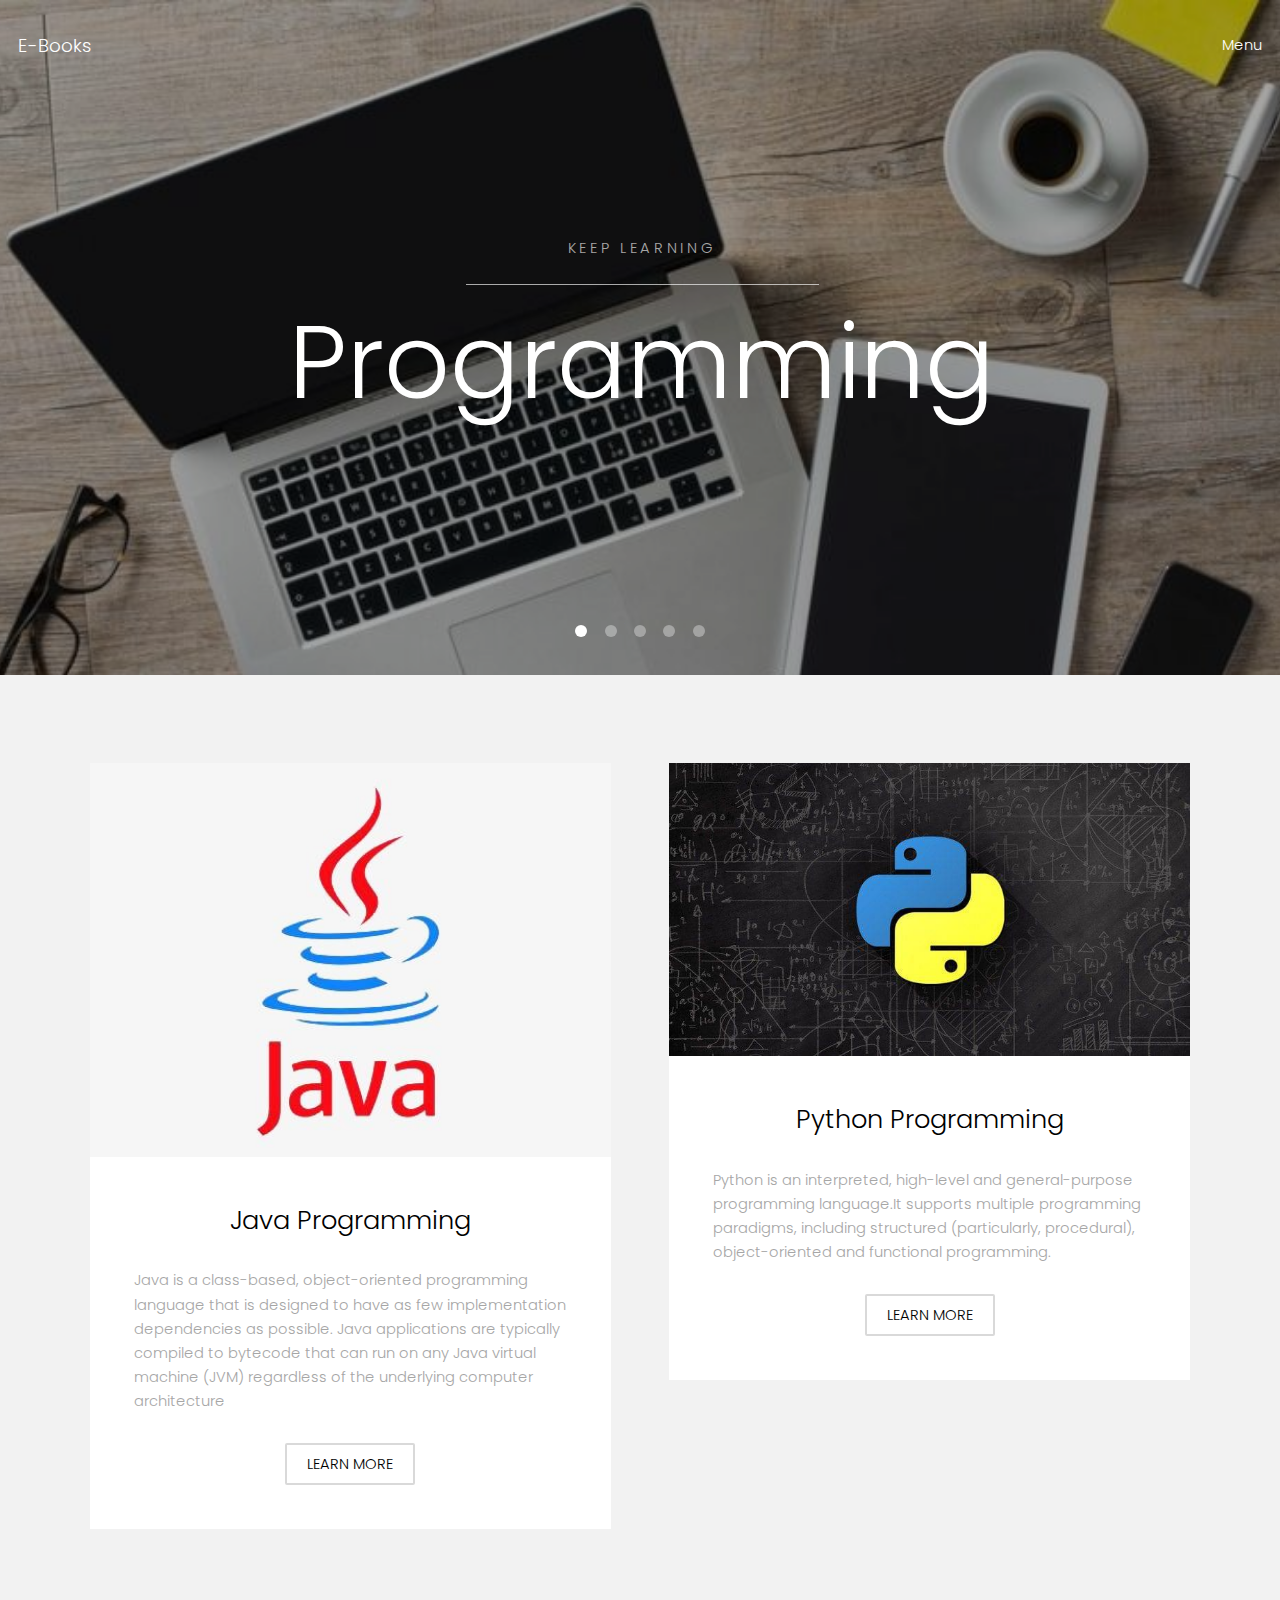
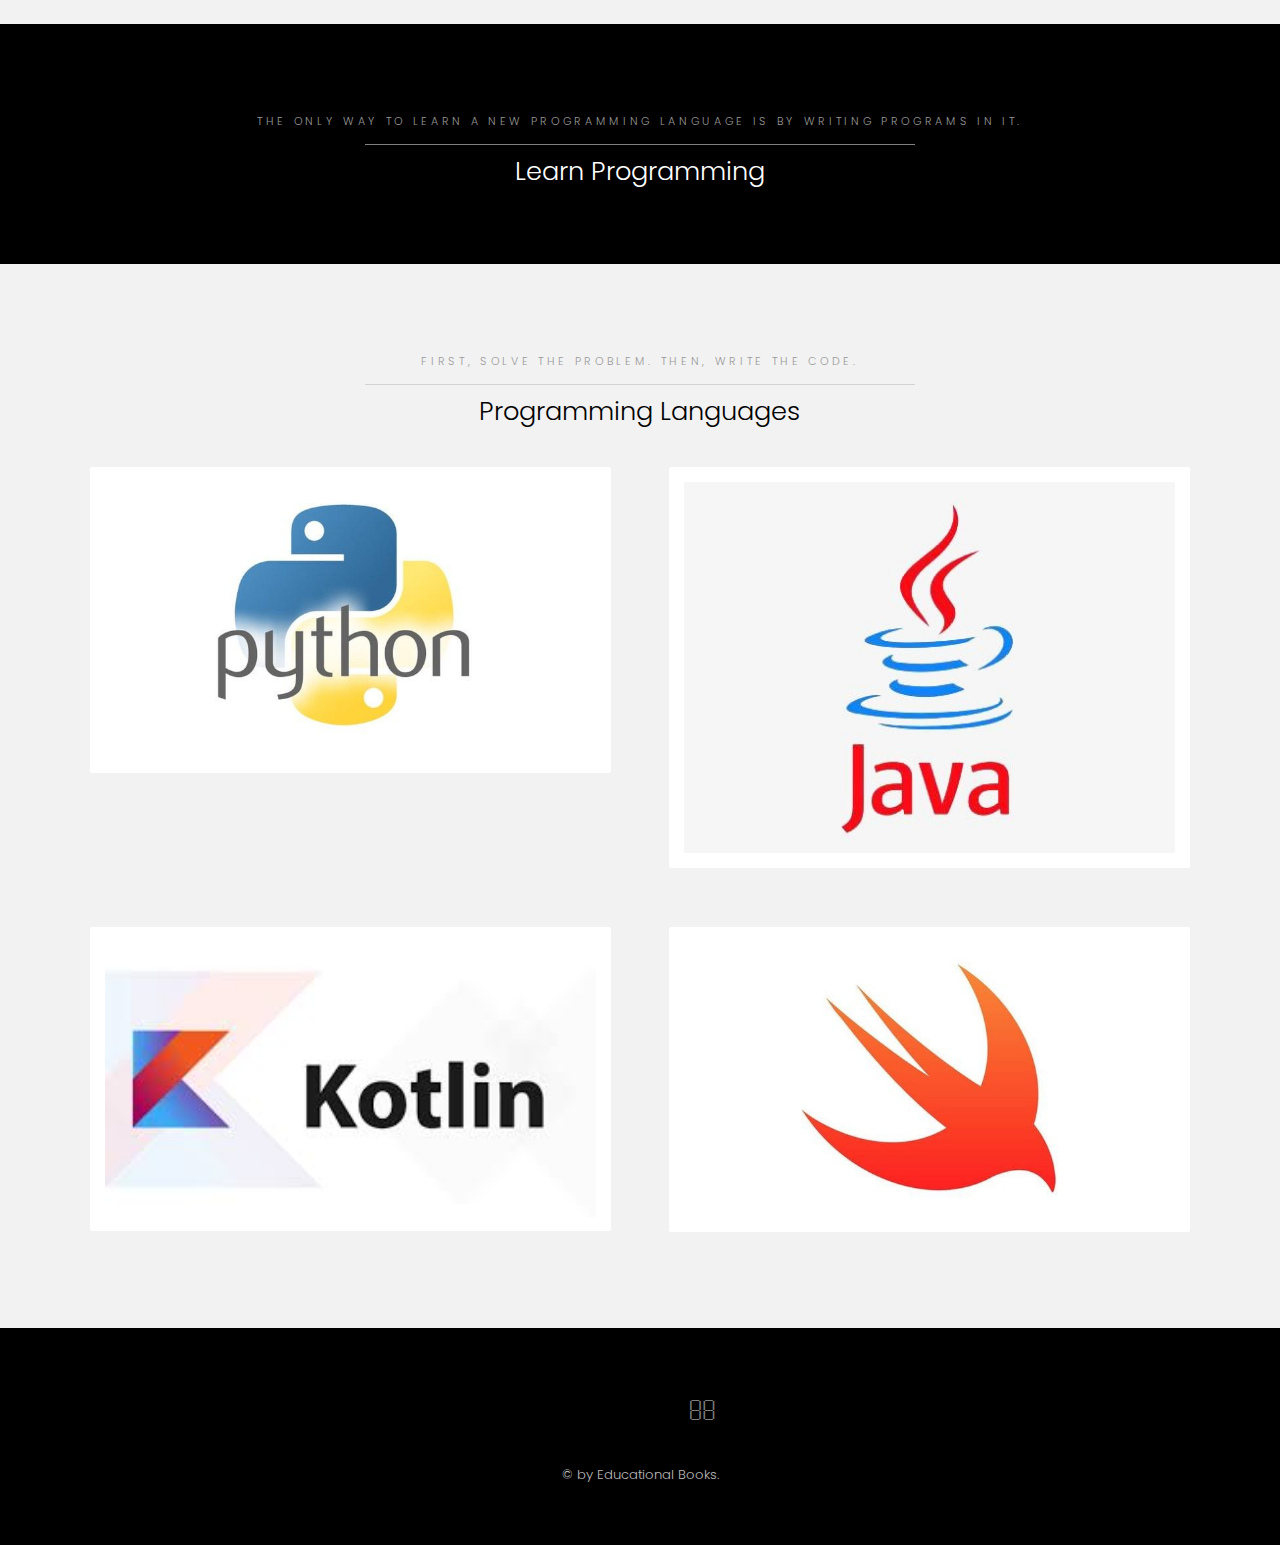
==== index.html @ 0694304f "Update index.html" ====
<!DOCTYPE HTML>
<html>
	<head>
		<title>Programming E-Books by Educational Books</title>
		<meta charset="utf-8" />
		<meta name="viewport" content="width=device-width, initial-scale=1" />
		<link rel="stylesheet" href="assets/css/main.css" />
	</head>
	<body>

		<!-- Header -->
			<header id="header" class="alt">
				<div class="logo"><a href="index.html">E-Books</a></div>
				<a href="#menu">Menu</a>
			</header>

		<!-- Nav -->
			<nav id="menu">
				<ul class="links">
					<li><a href="index.html">Home</a></li>
					<li><a href="about.html">About</a></li>
				</ul>
			</nav>

		<!-- Banner -->
			<section class="banner full">
				<article>
					<img src="images/slide01.jpg" alt="" />
					<div class="inner">
						<header>
							<p>Keep Learning</p>
							<h2>Programming</h2>
						</header>
					</div>
				</article>
				<article>
					<img src="images/slide02.jpg" alt="" />
					<div class="inner">
						<header>
							<p>Keep Developing New Designs</p>
							<h2>Web Development</h2>
						</header>
					</div>
				</article>
				<article>
					<img src="images/slide03.jpg"  alt="" />
					<div class="inner">
						<header>
							<p>Learn Cyber Security</p>
							<h2>Cyber Security</h2>
						</header>
					</div>
				</article>
				<article>
					<img src="images/slide04.jpg"  alt="" />
					<div class="inner">
						<header>
							<p>Keep Learning</p>
							<h2>Programming</h2>
						</header>
					</div>
				</article>
				<article>
					<img src="images/slide05.jpg"  alt="" />
					<div class="inner">
						<header>
							<p>Keep Developing New Designs</p>
							<h2>Web Development</h2>
						</header>
					</div>
				</article>
			</section>

		<!-- One -->
			<section id="one" class="wrapper style2">
				<div class="inner">
					<div class="grid-style">

						<div>
							<div class="box">
								<div class="image fit">
									<img src="images/pic02.jpg" alt="" />
								</div>
								<div class="content">
									<header class="align-center">
										<h2>Java Programming</h2>
									</header>
									<p> Java is a class-based, object-oriented programming language that is designed to have as few implementation dependencies as possible. Java applications are typically compiled to bytecode that can run on any Java virtual machine (JVM) regardless of the underlying computer architecture</p>
									<footer class="align-center">
										<a href="Java.html" class="button alt">Learn More</a>
									</footer>
								</div>
							</div>
						</div>

						<div>
							<div class="box">
								<div class="image fit">
									<img src="images/pic05.jpg" alt="" />
								</div>
								<div class="content">
									<header class="align-center">
										<h2>Python Programming</h2>
									</header>
									<p>Python is an interpreted, high-level and general-purpose programming language.It supports multiple programming paradigms, including structured (particularly, procedural), object-oriented and functional programming.</p>
									<footer class="align-center">
										<a href="python.html" class="button alt">Learn More</a>
									</footer>
								</div>
							</div>
						</div>

					</div>
				</div>
			</section>

		<!-- Two -->
			<section id="two" class="wrapper style3">
				<div class="inner">
					<header class="align-center">
						<p>The only way to learn a new programming language is by writing programs in it.</p>
						<h2>Learn Programming</h2>
					</header>
				</div>
			</section>

		<!-- Three -->
			<section id="three" class="wrapper style2">
				<div class="inner">
					<header class="align-center">
						<p class="special">First, solve the problem. Then, write the code.</p>
						<h2>Programming Languages</h2>
					</header>
					<div class="gallery">
						<div>
							<div class="image fit">
								<a href="python.html"><img src="images/pic01.jpg" alt="" /></a>
							</div>
						</div>
						<div>
							<div class="image fit">
								<a href="Java.html"><img src="images/pic02.jpg" alt="" /></a>
							</div>
						</div>
						<div>
							<div class="image fit">
								<a href="kotlin.html"><img src="images/pic03.jpg" alt="" /></a>
							</div>
						</div>
						<div>
							<div class="image fit">
								<a href="swift.html"><img src="images/pic04.jpg" alt="" /></a>
							</div>
						</div>
					</div>
				</div>
			</section>


		<!-- Footer -->
			<footer id="footer">
				<div class="container">
					<ul class="icons">
						<li><a href="https://docs.google.com/forms/d/105ndA__Loj4ukpNw7FNiuD5FoVOK4aC4L_nxwxYIgLY/edit?usp=sharing" class="icon fa-twitter"><span class="label">Twitter</span></a></li>
						<li><a href="https://docs.google.com/forms/d/105ndA__Loj4ukpNw7FNiuD5FoVOK4aC4L_nxwxYIgLY/edit?usp=sharing" class="icon fa-facebook"><span class="label">Facebook</span></a></li>
						<li><a href="https://docs.google.com/forms/d/105ndA__Loj4ukpNw7FNiuD5FoVOK4aC4L_nxwxYIgLY/edit?usp=sharing" class="icon fa-instagram"><span class="label">Instagram</span></a></li>
						<li><a href="https://docs.google.com/forms/d/105ndA__Loj4ukpNw7FNiuD5FoVOK4aC4L_nxwxYIgLY/edit?usp=sharing" class="icon fa-envelope-o"><span class="label">Email</span></a></li>
					</ul>
				</div>
				<div class="copyright">
					&copy; by Educational Books.
				</div>
			</footer>

		<!-- Scripts -->
			<script src="assets/js/jquery.min.js"></script>
			<script src="assets/js/jquery.scrollex.min.js"></script>
			<script src="assets/js/skel.min.js"></script>
			<script src="assets/js/util.js"></script>
			<script src="assets/js/main.js"></script>

	</body>
</html>
---- assets/css/main.css ----
@charset "UTF-8";
@import url(font-awesome.min.css);
@import url("https://fonts.googleapis.com/css?family=Poppins:300,400,500,600,700");

/*
	Hielo by TEMPLATED
	templated.co @templatedco
	Released for free under the Creative Commons Attribution 3.0 license (templated.co/license)
*/

/* Reset */

	html, body, div, span, applet, object, iframe, h1, h2, h3, h4, h5, h6, p, blockquote, pre, a, abbr, acronym, address, big, cite, code, del, dfn, em, img, ins, kbd, q, s, samp, small, strike, strong, sub, sup, tt, var, b, u, i, center, dl, dt, dd, ol, ul, li, fieldset, form, label, legend, table, caption, tbody, tfoot, thead, tr, th, td, article, aside, canvas, details, embed, figure, figcaption, footer, header, hgroup, menu, nav, output, ruby, section, summary, time, mark, audio, video {
		margin: 0;
		padding: 0;
		border: 0;
		font-size: 100%;
		font: inherit;
		vertical-align: baseline;
	}

	article, aside, details, figcaption, figure, footer, header, hgroup, menu, nav, section {
		display: block;
	}

	body {
		line-height: 1;
	}

	ol, ul {
		list-style: none;
	}

	blockquote, q {
		quotes: none;
	}

	blockquote:before, blockquote:after, q:before, q:after {
		content: '';
		content: none;
	}

	table {
		border-collapse: collapse;
		border-spacing: 0;
	}

	body {
		-webkit-text-size-adjust: none;
	}

/* Box Model */

	*, *:before, *:after {
		-moz-box-sizing: border-box;
		-webkit-box-sizing: border-box;
		box-sizing: border-box;
	}

/* Containers */

	.container {
		margin-left: auto;
		margin-right: auto;
	}

	.container.\31 25\25 {
		width: 100%;
		max-width: 100rem;
		min-width: 80rem;
	}

	.container.\37 5\25 {
		width: 60rem;
	}

	.container.\35 0\25 {
		width: 40rem;
	}

	.container.\32 5\25 {
		width: 20rem;
	}

	.container {
		width: 80rem;
	}

	@media screen and (max-width: 1680px) {

		.container.\31 25\25 {
			width: 100%;
			max-width: 100rem;
			min-width: 80rem;
		}

		.container.\37 5\25 {
			width: 60rem;
		}

		.container.\35 0\25 {
			width: 40rem;
		}

		.container.\32 5\25 {
			width: 20rem;
		}

		.container {
			width: 80rem;
		}

	}

	@media screen and (max-width: 1280px) {

		.container.\31 25\25 {
			width: 100%;
			max-width: 81.25rem;
			min-width: 65rem;
		}

		.container.\37 5\25 {
			width: 48.75rem;
		}

		.container.\35 0\25 {
			width: 32.5rem;
		}

		.container.\32 5\25 {
			width: 16.25rem;
		}

		.container {
			width: 65rem;
		}

	}

	@media screen and (max-width: 980px) {

		.container.\31 25\25 {
			width: 100%;
			max-width: 112.5%;
			min-width: 90%;
		}

		.container.\37 5\25 {
			width: 67.5%;
		}

		.container.\35 0\25 {
			width: 45%;
		}

		.container.\32 5\25 {
			width: 22.5%;
		}

		.container {
			width: 90%;
		}

	}

	@media screen and (max-width: 736px) {

		.container.\31 25\25 {
			width: 100%;
			max-width: 112.5%;
			min-width: 90%;
		}

		.container.\37 5\25 {
			width: 67.5%;
		}

		.container.\35 0\25 {
			width: 45%;
		}

		.container.\32 5\25 {
			width: 22.5%;
		}

		.container {
			width: 90% !important;
		}

	}

	@media screen and (max-width: 480px) {

		.container.\31 25\25 {
			width: 100%;
			max-width: 112.5%;
			min-width: 90%;
		}

		.container.\37 5\25 {
			width: 67.5%;
		}

		.container.\35 0\25 {
			width: 45%;
		}

		.container.\32 5\25 {
			width: 22.5%;
		}

		.container {
			width: 90% !important;
		}

	}

/* Grid */

	.row {
		border-bottom: solid 1px transparent;
		-moz-box-sizing: border-box;
		-webkit-box-sizing: border-box;
		box-sizing: border-box;
	}

	.row > * {
		float: left;
		-moz-box-sizing: border-box;
		-webkit-box-sizing: border-box;
		box-sizing: border-box;
	}

	.row:after, .row:before {
		content: '';
		display: block;
		clear: both;
		height: 0;
	}

	.row.uniform > * > :first-child {
		margin-top: 0;
	}

	.row.uniform > * > :last-child {
		margin-bottom: 0;
	}

	.row.\30 \25 > * {
		padding: 0 0 0 0rem;
	}

	.row.\30 \25 {
		margin: 0 0 -1px 0rem;
	}

	.row.uniform.\30 \25 > * {
		padding: 0rem 0 0 0rem;
	}

	.row.uniform.\30 \25 {
		margin: 0rem 0 -1px 0rem;
	}

	.row > * {
		padding: 0 0 0 2rem;
	}

	.row {
		margin: 0 0 -1px -2rem;
	}

	.row.uniform > * {
		padding: 2rem 0 0 2rem;
	}

	.row.uniform {
		margin: -2rem 0 -1px -2rem;
	}

	.row.\32 00\25 > * {
		padding: 0 0 0 4rem;
	}

	.row.\32 00\25 {
		margin: 0 0 -1px -4rem;
	}

	.row.uniform.\32 00\25 > * {
		padding: 4rem 0 0 4rem;
	}

	.row.uniform.\32 00\25 {
		margin: -4rem 0 -1px -4rem;
	}

	.row.\31 50\25 > * {
		padding: 0 0 0 3rem;
	}

	.row.\31 50\25 {
		margin: 0 0 -1px -3rem;
	}

	.row.uniform.\31 50\25 > * {
		padding: 3rem 0 0 3rem;
	}

	.row.uniform.\31 50\25 {
		margin: -3rem 0 -1px -3rem;
	}

	.row.\35 0\25 > * {
		padding: 0 0 0 1rem;
	}

	.row.\35 0\25 {
		margin: 0 0 -1px -1rem;
	}

	.row.uniform.\35 0\25 > * {
		padding: 1rem 0 0 1rem;
	}

	.row.uniform.\35 0\25 {
		margin: -1rem 0 -1px -1rem;
	}

	.row.\32 5\25 > * {
		padding: 0 0 0 0.5rem;
	}

	.row.\32 5\25 {
		margin: 0 0 -1px -0.5rem;
	}

	.row.uniform.\32 5\25 > * {
		padding: 0.5rem 0 0 0.5rem;
	}

	.row.uniform.\32 5\25 {
		margin: -0.5rem 0 -1px -0.5rem;
	}

	.\31 2u, .\31 2u\24 {
		width: 100%;
		clear: none;
		margin-left: 0;
	}

	.\31 1u, .\31 1u\24 {
		width: 91.6666666667%;
		clear: none;
		margin-left: 0;
	}

	.\31 0u, .\31 0u\24 {
		width: 83.3333333333%;
		clear: none;
		margin-left: 0;
	}

	.\39 u, .\39 u\24 {
		width: 75%;
		clear: none;
		margin-left: 0;
	}

	.\38 u, .\38 u\24 {
		width: 66.6666666667%;
		clear: none;
		margin-left: 0;
	}

	.\37 u, .\37 u\24 {
		width: 58.3333333333%;
		clear: none;
		margin-left: 0;
	}

	.\36 u, .\36 u\24 {
		width: 50%;
		clear: none;
		margin-left: 0;
	}

	.\35 u, .\35 u\24 {
		width: 41.6666666667%;
		clear: none;
		margin-left: 0;
	}

	.\34 u, .\34 u\24 {
		width: 33.3333333333%;
		clear: none;
		margin-left: 0;
	}

	.\33 u, .\33 u\24 {
		width: 25%;
		clear: none;
		margin-left: 0;
	}

	.\32 u, .\32 u\24 {
		width: 16.6666666667%;
		clear: none;
		margin-left: 0;
	}

	.\31 u, .\31 u\24 {
		width: 8.3333333333%;
		clear: none;
		margin-left: 0;
	}

	.\31 2u\24 + *,
	.\31 1u\24 + *,
	.\31 0u\24 + *,
	.\39 u\24 + *,
	.\38 u\24 + *,
	.\37 u\24 + *,
	.\36 u\24 + *,
	.\35 u\24 + *,
	.\34 u\24 + *,
	.\33 u\24 + *,
	.\32 u\24 + *,
	.\31 u\24 + * {
		clear: left;
	}

	.\-11u {
		margin-left: 91.66667%;
	}

	.\-10u {
		margin-left: 83.33333%;
	}

	.\-9u {
		margin-left: 75%;
	}

	.\-8u {
		margin-left: 66.66667%;
	}

	.\-7u {
		margin-left: 58.33333%;
	}

	.\-6u {
		margin-left: 50%;
	}

	.\-5u {
		margin-left: 41.66667%;
	}

	.\-4u {
		margin-left: 33.33333%;
	}

	.\-3u {
		margin-left: 25%;
	}

	.\-2u {
		margin-left: 16.66667%;
	}

	.\-1u {
		margin-left: 8.33333%;
	}

	@media screen and (max-width: 1680px) {

		.row > * {
			padding: 0 0 0 2rem;
		}

		.row {
			margin: 0 0 -1px -2rem;
		}

		.row.uniform > * {
			padding: 2rem 0 0 2rem;
		}

		.row.uniform {
			margin: -2rem 0 -1px -2rem;
		}

		.row.\32 00\25 > * {
			padding: 0 0 0 4rem;
		}

		.row.\32 00\25 {
			margin: 0 0 -1px -4rem;
		}

		.row.uniform.\32 00\25 > * {
			padding: 4rem 0 0 4rem;
		}

		.row.uniform.\32 00\25 {
			margin: -4rem 0 -1px -4rem;
		}

		.row.\31 50\25 > * {
			padding: 0 0 0 3rem;
		}

		.row.\31 50\25 {
			margin: 0 0 -1px -3rem;
		}

		.row.uniform.\31 50\25 > * {
			padding: 3rem 0 0 3rem;
		}

		.row.uniform.\31 50\25 {
			margin: -3rem 0 -1px -3rem;
		}

		.row.\35 0\25 > * {
			padding: 0 0 0 1rem;
		}

		.row.\35 0\25 {
			margin: 0 0 -1px -1rem;
		}

		.row.uniform.\35 0\25 > * {
			padding: 1rem 0 0 1rem;
		}

		.row.uniform.\35 0\25 {
			margin: -1rem 0 -1px -1rem;
		}

		.row.\32 5\25 > * {
			padding: 0 0 0 0.5rem;
		}

		.row.\32 5\25 {
			margin: 0 0 -1px -0.5rem;
		}

		.row.uniform.\32 5\25 > * {
			padding: 0.5rem 0 0 0.5rem;
		}

		.row.uniform.\32 5\25 {
			margin: -0.5rem 0 -1px -0.5rem;
		}

		.\31 2u\28xlarge\29, .\31 2u\24\28xlarge\29 {
			width: 100%;
			clear: none;
			margin-left: 0;
		}

		.\31 1u\28xlarge\29, .\31 1u\24\28xlarge\29 {
			width: 91.6666666667%;
			clear: none;
			margin-left: 0;
		}

		.\31 0u\28xlarge\29, .\31 0u\24\28xlarge\29 {
			width: 83.3333333333%;
			clear: none;
			margin-left: 0;
		}

		.\39 u\28xlarge\29, .\39 u\24\28xlarge\29 {
			width: 75%;
			clear: none;
			margin-left: 0;
		}

		.\38 u\28xlarge\29, .\38 u\24\28xlarge\29 {
			width: 66.6666666667%;
			clear: none;
			margin-left: 0;
		}

		.\37 u\28xlarge\29, .\37 u\24\28xlarge\29 {
			width: 58.3333333333%;
			clear: none;
			margin-left: 0;
		}

		.\36 u\28xlarge\29, .\36 u\24\28xlarge\29 {
			width: 50%;
			clear: none;
			margin-left: 0;
		}

		.\35 u\28xlarge\29, .\35 u\24\28xlarge\29 {
			width: 41.6666666667%;
			clear: none;
			margin-left: 0;
		}

		.\34 u\28xlarge\29, .\34 u\24\28xlarge\29 {
			width: 33.3333333333%;
			clear: none;
			margin-left: 0;
		}

		.\33 u\28xlarge\29, .\33 u\24\28xlarge\29 {
			width: 25%;
			clear: none;
			margin-left: 0;
		}

		.\32 u\28xlarge\29, .\32 u\24\28xlarge\29 {
			width: 16.6666666667%;
			clear: none;
			margin-left: 0;
		}

		.\31 u\28xlarge\29, .\31 u\24\28xlarge\29 {
			width: 8.3333333333%;
			clear: none;
			margin-left: 0;
		}

		.\31 2u\24\28xlarge\29 + *,
		.\31 1u\24\28xlarge\29 + *,
		.\31 0u\24\28xlarge\29 + *,
		.\39 u\24\28xlarge\29 + *,
		.\38 u\24\28xlarge\29 + *,
		.\37 u\24\28xlarge\29 + *,
		.\36 u\24\28xlarge\29 + *,
		.\35 u\24\28xlarge\29 + *,
		.\34 u\24\28xlarge\29 + *,
		.\33 u\24\28xlarge\29 + *,
		.\32 u\24\28xlarge\29 + *,
		.\31 u\24\28xlarge\29 + * {
			clear: left;
		}

		.\-11u\28xlarge\29 {
			margin-left: 91.66667%;
		}

		.\-10u\28xlarge\29 {
			margin-left: 83.33333%;
		}

		.\-9u\28xlarge\29 {
			margin-left: 75%;
		}

		.\-8u\28xlarge\29 {
			margin-left: 66.66667%;
		}

		.\-7u\28xlarge\29 {
			margin-left: 58.33333%;
		}

		.\-6u\28xlarge\29 {
			margin-left: 50%;
		}

		.\-5u\28xlarge\29 {
			margin-left: 41.66667%;
		}

		.\-4u\28xlarge\29 {
			margin-left: 33.33333%;
		}

		.\-3u\28xlarge\29 {
			margin-left: 25%;
		}

		.\-2u\28xlarge\29 {
			margin-left: 16.66667%;
		}

		.\-1u\28xlarge\29 {
			margin-left: 8.33333%;
		}

	}

	@media screen and (max-width: 1280px) {

		.row > * {
			padding: 0 0 0 1.5rem;
		}

		.row {
			margin: 0 0 -1px -1.5rem;
		}

		.row.uniform > * {
			padding: 1.5rem 0 0 1.5rem;
		}

		.row.uniform {
			margin: -1.5rem 0 -1px -1.5rem;
		}

		.row.\32 00\25 > * {
			padding: 0 0 0 3rem;
		}

		.row.\32 00\25 {
			margin: 0 0 -1px -3rem;
		}

		.row.uniform.\32 00\25 > * {
			padding: 3rem 0 0 3rem;
		}

		.row.uniform.\32 00\25 {
			margin: -3rem 0 -1px -3rem;
		}

		.row.\31 50\25 > * {
			padding: 0 0 0 2.25rem;
		}

		.row.\31 50\25 {
			margin: 0 0 -1px -2.25rem;
		}

		.row.uniform.\31 50\25 > * {
			padding: 2.25rem 0 0 2.25rem;
		}

		.row.uniform.\31 50\25 {
			margin: -2.25rem 0 -1px -2.25rem;
		}

		.row.\35 0\25 > * {
			padding: 0 0 0 0.75rem;
		}

		.row.\35 0\25 {
			margin: 0 0 -1px -0.75rem;
		}

		.row.uniform.\35 0\25 > * {
			padding: 0.75rem 0 0 0.75rem;
		}

		.row.uniform.\35 0\25 {
			margin: -0.75rem 0 -1px -0.75rem;
		}

		.row.\32 5\25 > * {
			padding: 0 0 0 0.375rem;
		}

		.row.\32 5\25 {
			margin: 0 0 -1px -0.375rem;
		}

		.row.uniform.\32 5\25 > * {
			padding: 0.375rem 0 0 0.375rem;
		}

		.row.uniform.\32 5\25 {
			margin: -0.375rem 0 -1px -0.375rem;
		}

		.\31 2u\28large\29, .\31 2u\24\28large\29 {
			width: 100%;
			clear: none;
			margin-left: 0;
		}

		.\31 1u\28large\29, .\31 1u\24\28large\29 {
			width: 91.6666666667%;
			clear: none;
			margin-left: 0;
		}

		.\31 0u\28large\29, .\31 0u\24\28large\29 {
			width: 83.3333333333%;
			clear: none;
			margin-left: 0;
		}

		.\39 u\28large\29, .\39 u\24\28large\29 {
			width: 75%;
			clear: none;
			margin-left: 0;
		}

		.\38 u\28large\29, .\38 u\24\28large\29 {
			width: 66.6666666667%;
			clear: none;
			margin-left: 0;
		}

		.\37 u\28large\29, .\37 u\24\28large\29 {
			width: 58.3333333333%;
			clear: none;
			margin-left: 0;
		}

		.\36 u\28large\29, .\36 u\24\28large\29 {
			width: 50%;
			clear: none;
			margin-left: 0;
		}

		.\35 u\28large\29, .\35 u\24\28large\29 {
			width: 41.6666666667%;
			clear: none;
			margin-left: 0;
		}

		.\34 u\28large\29, .\34 u\24\28large\29 {
			width: 33.3333333333%;
			clear: none;
			margin-left: 0;
		}

		.\33 u\28large\29, .\33 u\24\28large\29 {
			width: 25%;
			clear: none;
			margin-left: 0;
		}

		.\32 u\28large\29, .\32 u\24\28large\29 {
			width: 16.6666666667%;
			clear: none;
			margin-left: 0;
		}

		.\31 u\28large\29, .\31 u\24\28large\29 {
			width: 8.3333333333%;
			clear: none;
			margin-left: 0;
		}

		.\31 2u\24\28large\29 + *,
		.\31 1u\24\28large\29 + *,
		.\31 0u\24\28large\29 + *,
		.\39 u\24\28large\29 + *,
		.\38 u\24\28large\29 + *,
		.\37 u\24\28large\29 + *,
		.\36 u\24\28large\29 + *,
		.\35 u\24\28large\29 + *,
		.\34 u\24\28large\29 + *,
		.\33 u\24\28large\29 + *,
		.\32 u\24\28large\29 + *,
		.\31 u\24\28large\29 + * {
			clear: left;
		}

		.\-11u\28large\29 {
			margin-left: 91.66667%;
		}

		.\-10u\28large\29 {
			margin-left: 83.33333%;
		}

		.\-9u\28large\29 {
			margin-left: 75%;
		}

		.\-8u\28large\29 {
			margin-left: 66.66667%;
		}

		.\-7u\28large\29 {
			margin-left: 58.33333%;
		}

		.\-6u\28large\29 {
			margin-left: 50%;
		}

		.\-5u\28large\29 {
			margin-left: 41.66667%;
		}

		.\-4u\28large\29 {
			margin-left: 33.33333%;
		}

		.\-3u\28large\29 {
			margin-left: 25%;
		}

		.\-2u\28large\29 {
			margin-left: 16.66667%;
		}

		.\-1u\28large\29 {
			margin-left: 8.33333%;
		}

	}

	@media screen and (max-width: 980px) {

		.row > * {
			padding: 0 0 0 1.5rem;
		}

		.row {
			margin: 0 0 -1px -1.5rem;
		}

		.row.uniform > * {
			padding: 1.5rem 0 0 1.5rem;
		}

		.row.uniform {
			margin: -1.5rem 0 -1px -1.5rem;
		}

		.row.\32 00\25 > * {
			padding: 0 0 0 3rem;
		}

		.row.\32 00\25 {
			margin: 0 0 -1px -3rem;
		}

		.row.uniform.\32 00\25 > * {
			padding: 3rem 0 0 3rem;
		}

		.row.uniform.\32 00\25 {
			margin: -3rem 0 -1px -3rem;
		}

		.row.\31 50\25 > * {
			padding: 0 0 0 2.25rem;
		}

		.row.\31 50\25 {
			margin: 0 0 -1px -2.25rem;
		}

		.row.uniform.\31 50\25 > * {
			padding: 2.25rem 0 0 2.25rem;
		}

		.row.uniform.\31 50\25 {
			margin: -2.25rem 0 -1px -2.25rem;
		}

		.row.\35 0\25 > * {
			padding: 0 0 0 0.75rem;
		}

		.row.\35 0\25 {
			margin: 0 0 -1px -0.75rem;
		}

		.row.uniform.\35 0\25 > * {
			padding: 0.75rem 0 0 0.75rem;
		}

		.row.uniform.\35 0\25 {
			margin: -0.75rem 0 -1px -0.75rem;
		}

		.row.\32 5\25 > * {
			padding: 0 0 0 0.375rem;
		}

		.row.\32 5\25 {
			margin: 0 0 -1px -0.375rem;
		}

		.row.uniform.\32 5\25 > * {
			padding: 0.375rem 0 0 0.375rem;
		}

		.row.uniform.\32 5\25 {
			margin: -0.375rem 0 -1px -0.375rem;
		}

		.\31 2u\28medium\29, .\31 2u\24\28medium\29 {
			width: 100%;
			clear: none;
			margin-left: 0;
		}

		.\31 1u\28medium\29, .\31 1u\24\28medium\29 {
			width: 91.6666666667%;
			clear: none;
			margin-left: 0;
		}

		.\31 0u\28medium\29, .\31 0u\24\28medium\29 {
			width: 83.3333333333%;
			clear: none;
			margin-left: 0;
		}

		.\39 u\28medium\29, .\39 u\24\28medium\29 {
			width: 75%;
			clear: none;
			margin-left: 0;
		}

		.\38 u\28medium\29, .\38 u\24\28medium\29 {
			width: 66.6666666667%;
			clear: none;
			margin-left: 0;
		}

		.\37 u\28medium\29, .\37 u\24\28medium\29 {
			width: 58.3333333333%;
			clear: none;
			margin-left: 0;
		}

		.\36 u\28medium\29, .\36 u\24\28medium\29 {
			width: 50%;
			clear: none;
			margin-left: 0;
		}

		.\35 u\28medium\29, .\35 u\24\28medium\29 {
			width: 41.6666666667%;
			clear: none;
			margin-left: 0;
		}

		.\34 u\28medium\29, .\34 u\24\28medium\29 {
			width: 33.3333333333%;
			clear: none;
			margin-left: 0;
		}

		.\33 u\28medium\29, .\33 u\24\28medium\29 {
			width: 25%;
			clear: none;
			margin-left: 0;
		}

		.\32 u\28medium\29, .\32 u\24\28medium\29 {
			width: 16.6666666667%;
			clear: none;
			margin-left: 0;
		}

		.\31 u\28medium\29, .\31 u\24\28medium\29 {
			width: 8.3333333333%;
			clear: none;
			margin-left: 0;
		}

		.\31 2u\24\28medium\29 + *,
		.\31 1u\24\28medium\29 + *,
		.\31 0u\24\28medium\29 + *,
		.\39 u\24\28medium\29 + *,
		.\38 u\24\28medium\29 + *,
		.\37 u\24\28medium\29 + *,
		.\36 u\24\28medium\29 + *,
		.\35 u\24\28medium\29 + *,
		.\34 u\24\28medium\29 + *,
		.\33 u\24\28medium\29 + *,
		.\32 u\24\28medium\29 + *,
		.\31 u\24\28medium\29 + * {
			clear: left;
		}

		.\-11u\28medium\29 {
			margin-left: 91.66667%;
		}

		.\-10u\28medium\29 {
			margin-left: 83.33333%;
		}

		.\-9u\28medium\29 {
			margin-left: 75%;
		}

		.\-8u\28medium\29 {
			margin-left: 66.66667%;
		}

		.\-7u\28medium\29 {
			margin-left: 58.33333%;
		}

		.\-6u\28medium\29 {
			margin-left: 50%;
		}

		.\-5u\28medium\29 {
			margin-left: 41.66667%;
		}

		.\-4u\28medium\29 {
			margin-left: 33.33333%;
		}

		.\-3u\28medium\29 {
			margin-left: 25%;
		}

		.\-2u\28medium\29 {
			margin-left: 16.66667%;
		}

		.\-1u\28medium\29 {
			margin-left: 8.33333%;
		}

	}

	@media screen and (max-width: 736px) {

		.row > * {
			padding: 0 0 0 1.25rem;
		}

		.row {
			margin: 0 0 -1px -1.25rem;
		}

		.row.uniform > * {
			padding: 1.25rem 0 0 1.25rem;
		}

		.row.uniform {
			margin: -1.25rem 0 -1px -1.25rem;
		}

		.row.\32 00\25 > * {
			padding: 0 0 0 2.5rem;
		}

		.row.\32 00\25 {
			margin: 0 0 -1px -2.5rem;
		}

		.row.uniform.\32 00\25 > * {
			padding: 2.5rem 0 0 2.5rem;
		}

		.row.uniform.\32 00\25 {
			margin: -2.5rem 0 -1px -2.5rem;
		}

		.row.\31 50\25 > * {
			padding: 0 0 0 1.875rem;
		}

		.row.\31 50\25 {
			margin: 0 0 -1px -1.875rem;
		}

		.row.uniform.\31 50\25 > * {
			padding: 1.875rem 0 0 1.875rem;
		}

		.row.uniform.\31 50\25 {
			margin: -1.875rem 0 -1px -1.875rem;
		}

		.row.\35 0\25 > * {
			padding: 0 0 0 0.625rem;
		}

		.row.\35 0\25 {
			margin: 0 0 -1px -0.625rem;
		}

		.row.uniform.\35 0\25 > * {
			padding: 0.625rem 0 0 0.625rem;
		}

		.row.uniform.\35 0\25 {
			margin: -0.625rem 0 -1px -0.625rem;
		}

		.row.\32 5\25 > * {
			padding: 0 0 0 0.3125rem;
		}

		.row.\32 5\25 {
			margin: 0 0 -1px -0.3125rem;
		}

		.row.uniform.\32 5\25 > * {
			padding: 0.3125rem 0 0 0.3125rem;
		}

		.row.uniform.\32 5\25 {
			margin: -0.3125rem 0 -1px -0.3125rem;
		}

		.\31 2u\28small\29, .\31 2u\24\28small\29 {
			width: 100%;
			clear: none;
			margin-left: 0;
		}

		.\31 1u\28small\29, .\31 1u\24\28small\29 {
			width: 91.6666666667%;
			clear: none;
			margin-left: 0;
		}

		.\31 0u\28small\29, .\31 0u\24\28small\29 {
			width: 83.3333333333%;
			clear: none;
			margin-left: 0;
		}

		.\39 u\28small\29, .\39 u\24\28small\29 {
			width: 75%;
			clear: none;
			margin-left: 0;
		}

		.\38 u\28small\29, .\38 u\24\28small\29 {
			width: 66.6666666667%;
			clear: none;
			margin-left: 0;
		}

		.\37 u\28small\29, .\37 u\24\28small\29 {
			width: 58.3333333333%;
			clear: none;
			margin-left: 0;
		}

		.\36 u\28small\29, .\36 u\24\28small\29 {
			width: 50%;
			clear: none;
			margin-left: 0;
		}

		.\35 u\28small\29, .\35 u\24\28small\29 {
			width: 41.6666666667%;
			clear: none;
			margin-left: 0;
		}

		.\34 u\28small\29, .\34 u\24\28small\29 {
			width: 33.3333333333%;
			clear: none;
			margin-left: 0;
		}

		.\33 u\28small\29, .\33 u\24\28small\29 {
			width: 25%;
			clear: none;
			margin-left: 0;
		}

		.\32 u\28small\29, .\32 u\24\28small\29 {
			width: 16.6666666667%;
			clear: none;
			margin-left: 0;
		}

		.\31 u\28small\29, .\31 u\24\28small\29 {
			width: 8.3333333333%;
			clear: none;
			margin-left: 0;
		}

		.\31 2u\24\28small\29 + *,
		.\31 1u\24\28small\29 + *,
		.\31 0u\24\28small\29 + *,
		.\39 u\24\28small\29 + *,
		.\38 u\24\28small\29 + *,
		.\37 u\24\28small\29 + *,
		.\36 u\24\28small\29 + *,
		.\35 u\24\28small\29 + *,
		.\34 u\24\28small\29 + *,
		.\33 u\24\28small\29 + *,
		.\32 u\24\28small\29 + *,
		.\31 u\24\28small\29 + * {
			clear: left;
		}

		.\-11u\28small\29 {
			margin-left: 91.66667%;
		}

		.\-10u\28small\29 {
			margin-left: 83.33333%;
		}

		.\-9u\28small\29 {
			margin-left: 75%;
		}

		.\-8u\28small\29 {
			margin-left: 66.66667%;
		}

		.\-7u\28small\29 {
			margin-left: 58.33333%;
		}

		.\-6u\28small\29 {
			margin-left: 50%;
		}

		.\-5u\28small\29 {
			margin-left: 41.66667%;
		}

		.\-4u\28small\29 {
			margin-left: 33.33333%;
		}

		.\-3u\28small\29 {
			margin-left: 25%;
		}

		.\-2u\28small\29 {
			margin-left: 16.66667%;
		}

		.\-1u\28small\29 {
			margin-left: 8.33333%;
		}

	}

	@media screen and (max-width: 480px) {

		.row > * {
			padding: 0 0 0 1.25rem;
		}

		.row {
			margin: 0 0 -1px -1.25rem;
		}

		.row.uniform > * {
			padding: 1.25rem 0 0 1.25rem;
		}

		.row.uniform {
			margin: -1.25rem 0 -1px -1.25rem;
		}

		.row.\32 00\25 > * {
			padding: 0 0 0 2.5rem;
		}

		.row.\32 00\25 {
			margin: 0 0 -1px -2.5rem;
		}

		.row.uniform.\32 00\25 > * {
			padding: 2.5rem 0 0 2.5rem;
		}

		.row.uniform.\32 00\25 {
			margin: -2.5rem 0 -1px -2.5rem;
		}

		.row.\31 50\25 > * {
			padding: 0 0 0 1.875rem;
		}

		.row.\31 50\25 {
			margin: 0 0 -1px -1.875rem;
		}

		.row.uniform.\31 50\25 > * {
			padding: 1.875rem 0 0 1.875rem;
		}

		.row.uniform.\31 50\25 {
			margin: -1.875rem 0 -1px -1.875rem;
		}

		.row.\35 0\25 > * {
			padding: 0 0 0 0.625rem;
		}

		.row.\35 0\25 {
			margin: 0 0 -1px -0.625rem;
		}

		.row.uniform.\35 0\25 > * {
			padding: 0.625rem 0 0 0.625rem;
		}

		.row.uniform.\35 0\25 {
			margin: -0.625rem 0 -1px -0.625rem;
		}

		.row.\32 5\25 > * {
			padding: 0 0 0 0.3125rem;
		}

		.row.\32 5\25 {
			margin: 0 0 -1px -0.3125rem;
		}

		.row.uniform.\32 5\25 > * {
			padding: 0.3125rem 0 0 0.3125rem;
		}

		.row.uniform.\32 5\25 {
			margin: -0.3125rem 0 -1px -0.3125rem;
		}

		.\31 2u\28xsmall\29, .\31 2u\24\28xsmall\29 {
			width: 100%;
			clear: none;
			margin-left: 0;
		}

		.\31 1u\28xsmall\29, .\31 1u\24\28xsmall\29 {
			width: 91.6666666667%;
			clear: none;
			margin-left: 0;
		}

		.\31 0u\28xsmall\29, .\31 0u\24\28xsmall\29 {
			width: 83.3333333333%;
			clear: none;
			margin-left: 0;
		}

		.\39 u\28xsmall\29, .\39 u\24\28xsmall\29 {
			width: 75%;
			clear: none;
			margin-left: 0;
		}

		.\38 u\28xsmall\29, .\38 u\24\28xsmall\29 {
			width: 66.6666666667%;
			clear: none;
			margin-left: 0;
		}

		.\37 u\28xsmall\29, .\37 u\24\28xsmall\29 {
			width: 58.3333333333%;
			clear: none;
			margin-left: 0;
		}

		.\36 u\28xsmall\29, .\36 u\24\28xsmall\29 {
			width: 50%;
			clear: none;
			margin-left: 0;
		}

		.\35 u\28xsmall\29, .\35 u\24\28xsmall\29 {
			width: 41.6666666667%;
			clear: none;
			margin-left: 0;
		}

		.\34 u\28xsmall\29, .\34 u\24\28xsmall\29 {
			width: 33.3333333333%;
			clear: none;
			margin-left: 0;
		}

		.\33 u\28xsmall\29, .\33 u\24\28xsmall\29 {
			width: 25%;
			clear: none;
			margin-left: 0;
		}

		.\32 u\28xsmall\29, .\32 u\24\28xsmall\29 {
			width: 16.6666666667%;
			clear: none;
			margin-left: 0;
		}

		.\31 u\28xsmall\29, .\31 u\24\28xsmall\29 {
			width: 8.3333333333%;
			clear: none;
			margin-left: 0;
		}

		.\31 2u\24\28xsmall\29 + *,
		.\31 1u\24\28xsmall\29 + *,
		.\31 0u\24\28xsmall\29 + *,
		.\39 u\24\28xsmall\29 + *,
		.\38 u\24\28xsmall\29 + *,
		.\37 u\24\28xsmall\29 + *,
		.\36 u\24\28xsmall\29 + *,
		.\35 u\24\28xsmall\29 + *,
		.\34 u\24\28xsmall\29 + *,
		.\33 u\24\28xsmall\29 + *,
		.\32 u\24\28xsmall\29 + *,
		.\31 u\24\28xsmall\29 + * {
			clear: left;
		}

		.\-11u\28xsmall\29 {
			margin-left: 91.66667%;
		}

		.\-10u\28xsmall\29 {
			margin-left: 83.33333%;
		}

		.\-9u\28xsmall\29 {
			margin-left: 75%;
		}

		.\-8u\28xsmall\29 {
			margin-left: 66.66667%;
		}

		.\-7u\28xsmall\29 {
			margin-left: 58.33333%;
		}

		.\-6u\28xsmall\29 {
			margin-left: 50%;
		}

		.\-5u\28xsmall\29 {
			margin-left: 41.66667%;
		}

		.\-4u\28xsmall\29 {
			margin-left: 33.33333%;
		}

		.\-3u\28xsmall\29 {
			margin-left: 25%;
		}

		.\-2u\28xsmall\29 {
			margin-left: 16.66667%;
		}

		.\-1u\28xsmall\29 {
			margin-left: 8.33333%;
		}

	}

/* Basic */

	@-ms-viewport {
		width: device-width;
	}

	body {
		-ms-overflow-style: scrollbar;
	}

	@media screen and (max-width: 480px) {

		html, body {
			min-width: 320px;
		}

	}

	body {
		background: #fff;
	}

		body.is-loading *, body.is-loading *:before, body.is-loading *:after {
			-moz-animation: none !important;
			-webkit-animation: none !important;
			-ms-animation: none !important;
			animation: none !important;
			-moz-transition: none !important;
			-webkit-transition: none !important;
			-ms-transition: none !important;
			transition: none !important;
		}

/* Type */

	html {
		font-size: 13pt;
	}

		@media screen and (max-width: 1680px) {

			html {
				font-size: 11pt;
			}

		}

		@media screen and (max-width: 1280px) {

			html {
				font-size: 11pt;
			}

		}

		@media screen and (max-width: 980px) {

			html {
				font-size: 12pt;
			}

		}

		@media screen and (max-width: 736px) {

			html {
				font-size: 12pt;
			}

		}

		@media screen and (max-width: 480px) {

			html {
				font-size: 12pt;
			}

		}

	body {
		background-color: #fff;
		color: #444;
	}

	body, input, select, textarea {
		font-family: "Poppins", sans-serif;
		font-weight: 300;
		font-size: 1rem;
		line-height: 1.65;
	}

	a {
		text-decoration: underline;
	}

		a:hover {
			text-decoration: none;
		}

	strong, b {
		font-weight: 600;
	}

	em, i {
		font-style: italic;
	}

	p {
		margin: 0 0 2rem 0;
	}

		p.special {
			text-transform: uppercase;
			font-size: .75rem;
			font-weight: 300;
			margin: 0 0 .5rem 0;
			padding: 0 0 1rem 0;
			letter-spacing: .25rem;
		}

			p.special:after {
				content: '';
				position: absolute;
				margin: auto;
				right: 0;
				bottom: 0;
				left: 0;
				width: 50%;
				height: 1px;
				background-color: rgba(0, 0, 0, 0.125);
			}

	h1, h2, h3, h4, h5, h6 {
		font-weight: 300;
		line-height: 1.5;
		margin: 0 0 1rem 0;
	}

		h1 a, h2 a, h3 a, h4 a, h5 a, h6 a {
			color: inherit;
			text-decoration: none;
		}

	h2 {
		font-size: 1.75rem;
	}

	h3 {
		font-size: 1.35rem;
	}

	h4 {
		font-size: 1.1rem;
	}

	h5 {
		font-size: 0.9rem;
	}

	h6 {
		font-size: 0.7rem;
	}

	sub {
		font-size: 0.8rem;
		position: relative;
		top: 0.5rem;
	}

	sup {
		font-size: 0.8rem;
		position: relative;
		top: -0.5rem;
	}

	blockquote {
		border-left: solid 4px;
		font-style: italic;
		margin: 0 0 2rem 0;
		padding: 0.5rem 0 0.5rem 2rem;
	}

	code {
		border-radius: 2px;
		border: solid 1px;
		font-family: "Courier New", monospace;
		font-size: 0.9rem;
		margin: 0 0.25rem;
		padding: 0.25rem 0.65rem;
	}

	pre {
		-webkit-overflow-scrolling: touch;
		font-family: "Courier New", monospace;
		font-size: 0.9rem;
		margin: 0 0 2rem 0;
	}

		pre code {
			display: block;
			line-height: 1.75;
			padding: 1rem 1.5rem;
			overflow-x: auto;
		}

	hr {
		border: 0;
		border-bottom: solid 1px;
		margin: 2rem 0;
	}

		hr.major {
			margin: 3rem 0;
		}

	.align-left {
		text-align: left;
	}

	.align-center {
		text-align: center;
	}

	.align-right {
		text-align: right;
	}

	input, select, textarea {
		color: #555;
	}

	a {
		color: #8a4680;
	}

	strong, b {
		color: #555;
	}

	h1, h2, h3, h4, h5, h6 {
		color: #555;
	}

	blockquote {
		border-left-color: rgba(144, 144, 144, 0.25);
	}

	code {
		background: rgba(144, 144, 144, 0.075);
		border-color: rgba(144, 144, 144, 0.25);
	}

	hr {
		border-bottom-color: rgba(144, 144, 144, 0.25);
	}

/* Box */

	.box {
		margin-bottom: 2rem;
		background: #FFF;
	}

		.box .image.fit {
			margin: 0;
			border-radius: 0;
		}

			.box .image.fit img {
				border-radius: 0;
			}

		.box header h2 {
			margin-bottom: 2rem;
		}

		.box header p {
			text-transform: uppercase;
			font-size: .75rem;
			font-weight: 300;
			margin: 0 0 .25rem 0;
			padding: 0 0 .75rem 0;
			letter-spacing: .25rem;
		}

			.box header p:after {
				content: '';
				position: absolute;
				margin: auto;
				right: 0;
				bottom: 0;
				left: 0;
				width: 50%;
				height: 1px;
				background-color: rgba(0, 0, 0, 0.125);
			}

		.box .content {
			padding: 3rem;
		}

		.box > :last-child,
		.box > :last-child > :last-child,
		.box > :last-child > :last-child > :last-child {
			margin-bottom: 0;
		}

		.box.alt {
			border: 0;
			border-radius: 0;
			padding: 0;
		}

		@media screen and (max-width: 736px) {

			.box .content {
				padding: 2rem;
			}

		}

	.box {
		border-color: rgba(144, 144, 144, 0.25);
	}

/* Button */

	input[type="submit"],
	input[type="reset"],
	input[type="button"],
	button,
	.button {
		-moz-appearance: none;
		-webkit-appearance: none;
		-ms-appearance: none;
		appearance: none;
		-moz-transition: background-color 0.2s ease-in-out, color 0.2s ease-in-out;
		-webkit-transition: background-color 0.2s ease-in-out, color 0.2s ease-in-out;
		-ms-transition: background-color 0.2s ease-in-out, color 0.2s ease-in-out;
		transition: background-color 0.2s ease-in-out, color 0.2s ease-in-out;
		border-radius: 2px;
		border: 0;
		cursor: pointer;
		display: inline-block;
		font-weight: 300;
		height: 2.85rem;
		line-height: 2.95rem;
		padding: 0 1.5rem;
		text-align: center;
		text-decoration: none;
		text-transform: uppercase;
		white-space: nowrap;
	}

		input[type="submit"].icon,
		input[type="reset"].icon,
		input[type="button"].icon,
		button.icon,
		.button.icon {
			padding-left: 1.35rem;
		}

			input[type="submit"].icon:before,
			input[type="reset"].icon:before,
			input[type="button"].icon:before,
			button.icon:before,
			.button.icon:before {
				margin-right: 0.5rem;
			}

		input[type="submit"].fit,
		input[type="reset"].fit,
		input[type="button"].fit,
		button.fit,
		.button.fit {
			display: block;
			margin: 0 0 1rem 0;
			width: 100%;
		}

		input[type="submit"].small,
		input[type="reset"].small,
		input[type="button"].small,
		button.small,
		.button.small {
			font-size: 0.8rem;
		}

		input[type="submit"].big,
		input[type="reset"].big,
		input[type="button"].big,
		button.big,
		.button.big {
			font-size: 1.35rem;
		}

		input[type="submit"].disabled, input[type="submit"]:disabled,
		input[type="reset"].disabled,
		input[type="reset"]:disabled,
		input[type="button"].disabled,
		input[type="button"]:disabled,
		button.disabled,
		button:disabled,
		.button.disabled,
		.button:disabled {
			-moz-pointer-events: none;
			-webkit-pointer-events: none;
			-ms-pointer-events: none;
			pointer-events: none;
			opacity: 0.25;
		}

		@media screen and (max-width: 480px) {

			input[type="submit"],
			input[type="reset"],
			input[type="button"],
			button,
			.button {
				padding: 0;
				width: 100%;
			}

		}

	input[type="submit"],
	input[type="reset"],
	input[type="button"],
	button,
	.button {
		background-color: #f2f2f2;
		color: #000 !important;
	}

		input[type="submit"]:hover,
		input[type="reset"]:hover,
		input[type="button"]:hover,
		button:hover,
		.button:hover {
			background-color: white;
		}

		input[type="submit"]:active,
		input[type="reset"]:active,
		input[type="button"]:active,
		button:active,
		.button:active {
			background-color: #e5e5e5;
		}

		input[type="submit"].alt,
		input[type="reset"].alt,
		input[type="button"].alt,
		button.alt,
		.button.alt {
			background-color: transparent;
			box-shadow: inset 0 0 0 2px rgba(144, 144, 144, 0.25);
			color: #555 !important;
		}

			input[type="submit"].alt:hover,
			input[type="reset"].alt:hover,
			input[type="button"].alt:hover,
			button.alt:hover,
			.button.alt:hover {
				background-color: rgba(144, 144, 144, 0.075);
			}

			input[type="submit"].alt:active,
			input[type="reset"].alt:active,
			input[type="button"].alt:active,
			button.alt:active,
			.button.alt:active {
				background-color: rgba(144, 144, 144, 0.2);
			}

			input[type="submit"].alt.icon:before,
			input[type="reset"].alt.icon:before,
			input[type="button"].alt.icon:before,
			button.alt.icon:before,
			.button.alt.icon:before {
				color: #bbb;
			}

		input[type="submit"].special,
		input[type="reset"].special,
		input[type="button"].special,
		button.special,
		.button.special {
			background-color: #8a4680;
			color: #ffffff !important;
		}

			input[type="submit"].special:hover,
			input[type="reset"].special:hover,
			input[type="button"].special:hover,
			button.special:hover,
			.button.special:hover {
				background-color: #9b4f90;
			}

			input[type="submit"].special:active,
			input[type="reset"].special:active,
			input[type="button"].special:active,
			button.special:active,
			.button.special:active {
				background-color: #793d70;
			}

/* Form */

	form {
		margin: 0 0 2rem 0;
	}

	label {
		display: block;
		font-size: 0.9rem;
		font-weight: 700;
		margin: 0 0 1rem 0;
	}

	input[type="text"],
	input[type="password"],
	input[type="email"],
	select,
	textarea {
		-moz-appearance: none;
		-webkit-appearance: none;
		-ms-appearance: none;
		appearance: none;
		border-radius: 2px;
		border: none;
		border: solid 1px;
		color: inherit;
		display: block;
		outline: 0;
		padding: 0 1rem;
		text-decoration: none;
		width: 100%;
	}

		input[type="text"]:invalid,
		input[type="password"]:invalid,
		input[type="email"]:invalid,
		select:invalid,
		textarea:invalid {
			box-shadow: none;
		}

	.select-wrapper {
		text-decoration: none;
		display: block;
		position: relative;
	}

		.select-wrapper:before {
			-moz-osx-font-smoothing: grayscale;
			-webkit-font-smoothing: antialiased;
			font-family: FontAwesome;
			font-style: normal;
			font-weight: normal;
			text-transform: none !important;
		}

		.select-wrapper:before {
			content: '\f078';
			display: block;
			height: 2.75rem;
			line-height: 2.75rem;
			pointer-events: none;
			position: absolute;
			right: 0;
			text-align: center;
			top: 0;
			width: 2.75rem;
		}

		.select-wrapper select::-ms-expand {
			display: none;
		}

	input[type="text"],
	input[type="password"],
	input[type="email"],
	select {
		height: 2.75rem;
	}

	textarea {
		padding: 0.75rem 1rem;
	}

	input[type="checkbox"],
	input[type="radio"] {
		-moz-appearance: none;
		-webkit-appearance: none;
		-ms-appearance: none;
		appearance: none;
		display: block;
		float: left;
		margin-right: -2rem;
		opacity: 0;
		width: 1rem;
		z-index: -1;
	}

		input[type="checkbox"] + label,
		input[type="radio"] + label {
			text-decoration: none;
			cursor: pointer;
			display: inline-block;
			font-size: 1rem;
			font-weight: 400;
			padding-left: 2.4rem;
			padding-right: 0.75rem;
			position: relative;
		}

			input[type="checkbox"] + label:before,
			input[type="radio"] + label:before {
				-moz-osx-font-smoothing: grayscale;
				-webkit-font-smoothing: antialiased;
				font-family: FontAwesome;
				font-style: normal;
				font-weight: normal;
				text-transform: none !important;
			}

			input[type="checkbox"] + label:before,
			input[type="radio"] + label:before {
				border-radius: 2px;
				border: solid 1px;
				content: '';
				display: inline-block;
				height: 1.65rem;
				left: 0;
				line-height: 1.58125rem;
				position: absolute;
				text-align: center;
				top: 0;
				width: 1.65rem;
			}

		input[type="checkbox"]:checked + label:before,
		input[type="radio"]:checked + label:before {
			content: '\f00c';
		}

	input[type="checkbox"] + label:before {
		border-radius: 2px;
	}

	input[type="radio"] + label:before {
		border-radius: 100%;
	}

	::-webkit-input-placeholder {
		opacity: 1.0;
	}

	:-moz-placeholder {
		opacity: 1.0;
	}

	::-moz-placeholder {
		opacity: 1.0;
	}

	:-ms-input-placeholder {
		opacity: 1.0;
	}

	.formerize-placeholder {
		opacity: 1.0;
	}

	label {
		color: #555;
	}

	input[type="text"],
	input[type="password"],
	input[type="email"],
	select,
	textarea {
		background: rgba(144, 144, 144, 0.075);
		border-color: rgba(144, 144, 144, 0.25);
	}

		input[type="text"]:focus,
		input[type="password"]:focus,
		input[type="email"]:focus,
		select:focus,
		textarea:focus {
			border-color: #8a4680;
			box-shadow: 0 0 0 1px #8a4680;
		}

	.select-wrapper:before {
		color: rgba(144, 144, 144, 0.25);
	}

	input[type="checkbox"] + label,
	input[type="radio"] + label {
		color: #444;
	}

		input[type="checkbox"] + label:before,
		input[type="radio"] + label:before {
			background: rgba(144, 144, 144, 0.075);
			border-color: rgba(144, 144, 144, 0.25);
		}

	input[type="checkbox"]:checked + label:before,
	input[type="radio"]:checked + label:before {
		background-color: #8a4680;
		border-color: #8a4680;
		color: #ffffff;
	}

	input[type="checkbox"]:focus + label:before,
	input[type="radio"]:focus + label:before {
		border-color: #8a4680;
		box-shadow: 0 0 0 1px #8a4680;
	}

	::-webkit-input-placeholder {
		color: #bbb !important;
	}

	:-moz-placeholder {
		color: #bbb !important;
	}

	::-moz-placeholder {
		color: #bbb !important;
	}

	:-ms-input-placeholder {
		color: #bbb !important;
	}

	.formerize-placeholder {
		color: #bbb !important;
	}

/* Icon */

	.icon {
		text-decoration: none;
		border-bottom: none;
		position: relative;
	}

		.icon:before {
			-moz-osx-font-smoothing: grayscale;
			-webkit-font-smoothing: antialiased;
			font-family: FontAwesome;
			font-style: normal;
			font-weight: normal;
			text-transform: none !important;
		}

		.icon > .label {
			display: none;
		}

/* Image */

	.image {
		border-radius: 2px;
		border: 0;
		display: inline-block;
		position: relative;
	}

		.image img {
			border-radius: 2px;
			display: block;
		}

		.image.left, .image.right {
			max-width: 40%;
		}

			.image.left img, .image.right img {
				width: 100%;
			}

		.image.left {
			float: left;
			margin: 0 1.5rem 1rem 0;
			top: 0.25rem;
		}

		.image.right {
			float: right;
			margin: 0 0 1rem 1.5rem;
			top: 0.25rem;
		}

		.image.fit {
			display: block;
			margin: 0 0 2rem 0;
			width: 100%;
		}

			.image.fit img {
				width: 100%;
			}

		.image.main {
			display: block;
			margin: 0 0 3rem 0;
			width: 100%;
		}

			.image.main img {
				width: 100%;
			}

/* List */

	ol {
		list-style: decimal;
		margin: 0 0 2rem 0;
		padding-left: 1.25rem;
	}

		ol li {
			padding-left: 0.25rem;
		}

	ul {
		list-style: disc;
		margin: 0 0 2rem 0;
		padding-left: 1rem;
	}

		ul li {
			padding-left: 0.5rem;
		}

		ul.alt {
			list-style: none;
			padding-left: 0;
		}

			ul.alt li {
				border-top: solid 1px;
				padding: 0.5rem 0;
			}

				ul.alt li:first-child {
					border-top: 0;
					padding-top: 0;
				}

		ul.icons {
			cursor: default;
			list-style: none;
			padding-left: 0;
		}

			ul.icons li {
				display: inline-block;
				padding: 0 1rem 0 0;
			}

				ul.icons li:last-child {
					padding-right: 0;
				}

				ul.icons li .icon:before {
					font-size: 2rem;
				}

		ul.actions {
			cursor: default;
			list-style: none;
			padding-left: 0;
		}

			ul.actions li {
				display: inline-block;
				padding: 0 1rem 0 0;
				vertical-align: middle;
			}

				ul.actions li:last-child {
					padding-right: 0;
				}

			ul.actions.small li {
				padding: 0 0.5rem 0 0;
			}

			ul.actions.vertical li {
				display: block;
				padding: 1rem 0 0 0;
			}

				ul.actions.vertical li:first-child {
					padding-top: 0;
				}

				ul.actions.vertical li > * {
					margin-bottom: 0;
				}

			ul.actions.vertical.small li {
				padding: 0.5rem 0 0 0;
			}

				ul.actions.vertical.small li:first-child {
					padding-top: 0;
				}

			ul.actions.fit {
				display: table;
				margin-left: -1rem;
				padding: 0;
				table-layout: fixed;
				width: calc(100% + 1rem);
			}

				ul.actions.fit li {
					display: table-cell;
					padding: 0 0 0 1rem;
				}

					ul.actions.fit li > * {
						margin-bottom: 0;
					}

				ul.actions.fit.small {
					margin-left: -0.5rem;
					width: calc(100% + 0.5rem);
				}

					ul.actions.fit.small li {
						padding: 0 0 0 0.5rem;
					}

			@media screen and (max-width: 480px) {

				ul.actions {
					margin: 0 0 2rem 0;
				}

					ul.actions li {
						padding: 1rem 0 0 0;
						display: block;
						text-align: center;
						width: 100%;
					}

						ul.actions li:first-child {
							padding-top: 0;
						}

						ul.actions li > * {
							width: 100%;
							margin: 0 !important;
						}

							ul.actions li > *.icon:before {
								margin-left: -2rem;
							}

					ul.actions.small li {
						padding: 0.5rem 0 0 0;
					}

						ul.actions.small li:first-child {
							padding-top: 0;
						}

			}

	dl {
		margin: 0 0 2rem 0;
	}

		dl dt {
			display: block;
			font-weight: 700;
			margin: 0 0 1rem 0;
		}

		dl dd {
			margin-left: 2rem;
		}

	ul.alt li {
		border-top-color: rgba(144, 144, 144, 0.25);
	}

/* Section/Article */

	section.special, article.special {
		text-align: center;
	}

	header p {
		position: relative;
		margin: 0 0 1.5rem 0;
	}

	header h2 + p {
		font-size: 1.25rem;
		margin-top: -1rem;
	}

	header h3 + p {
		font-size: 1.1rem;
		margin-top: -0.8rem;
	}

	header h4 + p,
	header h5 + p,
	header h6 + p {
		font-size: 0.9rem;
		margin-top: -0.6rem;
	}

	header p {
		color: #bbb;
	}

/* Table */

	.table-wrapper {
		-webkit-overflow-scrolling: touch;
		overflow-x: auto;
	}

	table {
		margin: 0 0 2rem 0;
		width: 100%;
	}

		table tbody tr {
			border: solid 1px;
			border-left: 0;
			border-right: 0;
		}

		table td {
			padding: 0.75rem 0.75rem;
		}

		table th {
			font-size: 0.9rem;
			font-weight: 700;
			padding: 0 0.75rem 0.75rem 0.75rem;
			text-align: left;
		}

		table thead {
			border-bottom: solid 2px;
		}

		table tfoot {
			border-top: solid 2px;
		}

		table.alt {
			border-collapse: separate;
		}

			table.alt tbody tr td {
				border: solid 1px;
				border-left-width: 0;
				border-top-width: 0;
			}

				table.alt tbody tr td:first-child {
					border-left-width: 1px;
				}

			table.alt tbody tr:first-child td {
				border-top-width: 1px;
			}

			table.alt thead {
				border-bottom: 0;
			}

			table.alt tfoot {
				border-top: 0;
			}

	table tbody tr {
		border-color: rgba(144, 144, 144, 0.25);
	}

		table tbody tr:nth-child(2n + 1) {
			background-color: rgba(144, 144, 144, 0.075);
		}

	table th {
		color: #555;
	}

	table thead {
		border-bottom-color: rgba(144, 144, 144, 0.25);
	}

	table tfoot {
		border-top-color: rgba(144, 144, 144, 0.25);
	}

	table.alt tbody tr td {
		border-color: rgba(144, 144, 144, 0.25);
	}

/* Wrapper */

	.wrapper {
		padding: 6rem 0 4rem 0 ;
		position: relative;
		margin: 0;
	}

		.wrapper > .inner {
			margin: 0 auto;
			width: 80rem;
		}

		.wrapper.style1 {
			background-color: #8a4680;
			color: #e2d1df;
		}

			.wrapper.style1 input, .wrapper.style1 select, .wrapper.style1 textarea {
				color: #ffffff;
			}

			.wrapper.style1 a {
				color: #ffffff;
			}

			.wrapper.style1 strong, .wrapper.style1 b {
				color: #ffffff;
			}

			.wrapper.style1 h1, .wrapper.style1 h2, .wrapper.style1 h3, .wrapper.style1 h4, .wrapper.style1 h5, .wrapper.style1 h6 {
				color: #ffffff;
			}

			.wrapper.style1 blockquote {
				border-left-color: rgba(255, 255, 255, 0.25);
			}

			.wrapper.style1 code {
				background: rgba(255, 255, 255, 0.075);
				border-color: rgba(255, 255, 255, 0.25);
			}

			.wrapper.style1 hr {
				border-bottom-color: rgba(255, 255, 255, 0.25);
			}

			.wrapper.style1 .box {
				border-color: rgba(255, 255, 255, 0.25);
			}

			.wrapper.style1 input[type="submit"],
			.wrapper.style1 input[type="reset"],
			.wrapper.style1 input[type="button"],
			.wrapper.style1 button,
			.wrapper.style1 .button {
				background-color: #f2f2f2;
				color: #000 !important;
			}

				.wrapper.style1 input[type="submit"]:hover,
				.wrapper.style1 input[type="reset"]:hover,
				.wrapper.style1 input[type="button"]:hover,
				.wrapper.style1 button:hover,
				.wrapper.style1 .button:hover {
					background-color: white;
				}

				.wrapper.style1 input[type="submit"]:active,
				.wrapper.style1 input[type="reset"]:active,
				.wrapper.style1 input[type="button"]:active,
				.wrapper.style1 button:active,
				.wrapper.style1 .button:active {
					background-color: #e5e5e5;
				}

				.wrapper.style1 input[type="submit"].alt,
				.wrapper.style1 input[type="reset"].alt,
				.wrapper.style1 input[type="button"].alt,
				.wrapper.style1 button.alt,
				.wrapper.style1 .button.alt {
					background-color: transparent;
					box-shadow: inset 0 0 0 2px rgba(255, 255, 255, 0.25);
					color: #ffffff !important;
				}

					.wrapper.style1 input[type="submit"].alt:hover,
					.wrapper.style1 input[type="reset"].alt:hover,
					.wrapper.style1 input[type="button"].alt:hover,
					.wrapper.style1 button.alt:hover,
					.wrapper.style1 .button.alt:hover {
						background-color: rgba(255, 255, 255, 0.075);
					}

					.wrapper.style1 input[type="submit"].alt:active,
					.wrapper.style1 input[type="reset"].alt:active,
					.wrapper.style1 input[type="button"].alt:active,
					.wrapper.style1 button.alt:active,
					.wrapper.style1 .button.alt:active {
						background-color: rgba(255, 255, 255, 0.2);
					}

					.wrapper.style1 input[type="submit"].alt.icon:before,
					.wrapper.style1 input[type="reset"].alt.icon:before,
					.wrapper.style1 input[type="button"].alt.icon:before,
					.wrapper.style1 button.alt.icon:before,
					.wrapper.style1 .button.alt.icon:before {
						color: #d0b5cc;
					}

				.wrapper.style1 input[type="submit"].special,
				.wrapper.style1 input[type="reset"].special,
				.wrapper.style1 input[type="button"].special,
				.wrapper.style1 button.special,
				.wrapper.style1 .button.special {
					background-color: #ffffff;
					color: #8a4680 !important;
				}

			.wrapper.style1 label {
				color: #ffffff;
			}

			.wrapper.style1 input[type="text"],
			.wrapper.style1 input[type="password"],
			.wrapper.style1 input[type="email"],
			.wrapper.style1 select,
			.wrapper.style1 textarea {
				background: rgba(255, 255, 255, 0.075);
				border-color: rgba(255, 255, 255, 0.25);
			}

				.wrapper.style1 input[type="text"]:focus,
				.wrapper.style1 input[type="password"]:focus,
				.wrapper.style1 input[type="email"]:focus,
				.wrapper.style1 select:focus,
				.wrapper.style1 textarea:focus {
					border-color: #ffffff;
					box-shadow: 0 0 0 1px #ffffff;
				}

			.wrapper.style1 .select-wrapper:before {
				color: rgba(255, 255, 255, 0.25);
			}

			.wrapper.style1 input[type="checkbox"] + label,
			.wrapper.style1 input[type="radio"] + label {
				color: #e2d1df;
			}

				.wrapper.style1 input[type="checkbox"] + label:before,
				.wrapper.style1 input[type="radio"] + label:before {
					background: rgba(255, 255, 255, 0.075);
					border-color: rgba(255, 255, 255, 0.25);
				}

			.wrapper.style1 input[type="checkbox"]:checked + label:before,
			.wrapper.style1 input[type="radio"]:checked + label:before {
				background-color: #ffffff;
				border-color: #ffffff;
				color: #8a4680;
			}

			.wrapper.style1 input[type="checkbox"]:focus + label:before,
			.wrapper.style1 input[type="radio"]:focus + label:before {
				border-color: #ffffff;
				box-shadow: 0 0 0 1px #ffffff;
			}

			.wrapper.style1 ::-webkit-input-placeholder {
				color: #d0b5cc !important;
			}

			.wrapper.style1 :-moz-placeholder {
				color: #d0b5cc !important;
			}

			.wrapper.style1 ::-moz-placeholder {
				color: #d0b5cc !important;
			}

			.wrapper.style1 :-ms-input-placeholder {
				color: #d0b5cc !important;
			}

			.wrapper.style1 .formerize-placeholder {
				color: #d0b5cc !important;
			}

			.wrapper.style1 ul.alt li {
				border-top-color: rgba(255, 255, 255, 0.25);
			}

			.wrapper.style1 header p {
				color: #d0b5cc;
			}

			.wrapper.style1 table tbody tr {
				border-color: rgba(255, 255, 255, 0.25);
			}

				.wrapper.style1 table tbody tr:nth-child(2n + 1) {
					background-color: rgba(255, 255, 255, 0.075);
				}

			.wrapper.style1 table th {
				color: #ffffff;
			}

			.wrapper.style1 table thead {
				border-bottom-color: rgba(255, 255, 255, 0.25);
			}

			.wrapper.style1 table tfoot {
				border-top-color: rgba(255, 255, 255, 0.25);
			}

			.wrapper.style1 table.alt tbody tr td {
				border-color: rgba(255, 255, 255, 0.25);
			}

		.wrapper.style2 {
			background-color: #f2f2f2;
			color: #a6a6a6;
		}

			.wrapper.style2 input, .wrapper.style2 select, .wrapper.style2 textarea {
				color: #000;
			}

			.wrapper.style2 a {
				color: #8a4680;
			}

			.wrapper.style2 strong, .wrapper.style2 b {
				color: #000;
			}

			.wrapper.style2 h1, .wrapper.style2 h2, .wrapper.style2 h3, .wrapper.style2 h4, .wrapper.style2 h5, .wrapper.style2 h6 {
				color: #000;
			}

			.wrapper.style2 blockquote {
				border-left-color: rgba(0, 0, 0, 0.15);
			}

			.wrapper.style2 code {
				background: rgba(0, 0, 0, 0.075);
				border-color: rgba(0, 0, 0, 0.15);
			}

			.wrapper.style2 hr {
				border-bottom-color: rgba(0, 0, 0, 0.15);
			}

			.wrapper.style2 .box {
				border-color: rgba(0, 0, 0, 0.15);
			}

			.wrapper.style2 input[type="submit"],
			.wrapper.style2 input[type="reset"],
			.wrapper.style2 input[type="button"],
			.wrapper.style2 button,
			.wrapper.style2 .button {
				background-color: #000;
				color: #f2f2f2 !important;
			}

				.wrapper.style2 input[type="submit"].alt,
				.wrapper.style2 input[type="reset"].alt,
				.wrapper.style2 input[type="button"].alt,
				.wrapper.style2 button.alt,
				.wrapper.style2 .button.alt {
					background-color: transparent;
					box-shadow: inset 0 0 0 2px rgba(0, 0, 0, 0.15);
					color: #000 !important;
				}

					.wrapper.style2 input[type="submit"].alt:hover,
					.wrapper.style2 input[type="reset"].alt:hover,
					.wrapper.style2 input[type="button"].alt:hover,
					.wrapper.style2 button.alt:hover,
					.wrapper.style2 .button.alt:hover {
						background-color: rgba(0, 0, 0, 0.075);
					}

					.wrapper.style2 input[type="submit"].alt:active,
					.wrapper.style2 input[type="reset"].alt:active,
					.wrapper.style2 input[type="button"].alt:active,
					.wrapper.style2 button.alt:active,
					.wrapper.style2 .button.alt:active {
						background-color: rgba(0, 0, 0, 0.2);
					}

					.wrapper.style2 input[type="submit"].alt.icon:before,
					.wrapper.style2 input[type="reset"].alt.icon:before,
					.wrapper.style2 input[type="button"].alt.icon:before,
					.wrapper.style2 button.alt.icon:before,
					.wrapper.style2 .button.alt.icon:before {
						color: #999999;
					}

				.wrapper.style2 input[type="submit"].special,
				.wrapper.style2 input[type="reset"].special,
				.wrapper.style2 input[type="button"].special,
				.wrapper.style2 button.special,
				.wrapper.style2 .button.special {
					background-color: #8a4680;
					color: #ffffff !important;
				}

					.wrapper.style2 input[type="submit"].special:hover,
					.wrapper.style2 input[type="reset"].special:hover,
					.wrapper.style2 input[type="button"].special:hover,
					.wrapper.style2 button.special:hover,
					.wrapper.style2 .button.special:hover {
						background-color: #9b4f90;
					}

					.wrapper.style2 input[type="submit"].special:active,
					.wrapper.style2 input[type="reset"].special:active,
					.wrapper.style2 input[type="button"].special:active,
					.wrapper.style2 button.special:active,
					.wrapper.style2 .button.special:active {
						background-color: #793d70;
					}

			.wrapper.style2 label {
				color: #000;
			}

			.wrapper.style2 input[type="text"],
			.wrapper.style2 input[type="password"],
			.wrapper.style2 input[type="email"],
			.wrapper.style2 select,
			.wrapper.style2 textarea {
				background: rgba(0, 0, 0, 0.075);
				border-color: rgba(0, 0, 0, 0.15);
			}

				.wrapper.style2 input[type="text"]:focus,
				.wrapper.style2 input[type="password"]:focus,
				.wrapper.style2 input[type="email"]:focus,
				.wrapper.style2 select:focus,
				.wrapper.style2 textarea:focus {
					border-color: #8a4680;
					box-shadow: 0 0 0 1px #8a4680;
				}

			.wrapper.style2 .select-wrapper:before {
				color: rgba(0, 0, 0, 0.15);
			}

			.wrapper.style2 input[type="checkbox"] + label,
			.wrapper.style2 input[type="radio"] + label {
				color: #a6a6a6;
			}

				.wrapper.style2 input[type="checkbox"] + label:before,
				.wrapper.style2 input[type="radio"] + label:before {
					background: rgba(0, 0, 0, 0.075);
					border-color: rgba(0, 0, 0, 0.15);
				}

			.wrapper.style2 input[type="checkbox"]:checked + label:before,
			.wrapper.style2 input[type="radio"]:checked + label:before {
				background-color: #8a4680;
				border-color: #8a4680;
				color: #ffffff;
			}

			.wrapper.style2 input[type="checkbox"]:focus + label:before,
			.wrapper.style2 input[type="radio"]:focus + label:before {
				border-color: #8a4680;
				box-shadow: 0 0 0 1px #8a4680;
			}

			.wrapper.style2 ::-webkit-input-placeholder {
				color: #999999 !important;
			}

			.wrapper.style2 :-moz-placeholder {
				color: #999999 !important;
			}

			.wrapper.style2 ::-moz-placeholder {
				color: #999999 !important;
			}

			.wrapper.style2 :-ms-input-placeholder {
				color: #999999 !important;
			}

			.wrapper.style2 .formerize-placeholder {
				color: #999999 !important;
			}

			.wrapper.style2 ul.alt li {
				border-top-color: rgba(0, 0, 0, 0.15);
			}

			.wrapper.style2 header p {
				color: #999999;
			}

			.wrapper.style2 table tbody tr {
				border-color: rgba(0, 0, 0, 0.15);
			}

				.wrapper.style2 table tbody tr:nth-child(2n + 1) {
					background-color: rgba(0, 0, 0, 0.075);
				}

			.wrapper.style2 table th {
				color: #000;
			}

			.wrapper.style2 table thead {
				border-bottom-color: rgba(0, 0, 0, 0.15);
			}

			.wrapper.style2 table tfoot {
				border-top-color: rgba(0, 0, 0, 0.15);
			}

			.wrapper.style2 table.alt tbody tr td {
				border-color: rgba(0, 0, 0, 0.15);
			}

		.wrapper.style3 {
			background-color: #000;
			color: #bfbfbf;
			background-image: url(../../images/bg.jpg);
			background-size: cover;
			background-attachment: fixed;
			background-position: center;
			position: relative;
		}

			.wrapper.style3 input, .wrapper.style3 select, .wrapper.style3 textarea {
				color: #ffffff;
			}

			.wrapper.style3 a {
				color: #8a4680;
			}

			.wrapper.style3 strong, .wrapper.style3 b {
				color: #ffffff;
			}

			.wrapper.style3 h1, .wrapper.style3 h2, .wrapper.style3 h3, .wrapper.style3 h4, .wrapper.style3 h5, .wrapper.style3 h6 {
				color: #ffffff;
			}

			.wrapper.style3 blockquote {
				border-left-color: rgba(255, 255, 255, 0.25);
			}

			.wrapper.style3 code {
				background: rgba(255, 255, 255, 0.075);
				border-color: rgba(255, 255, 255, 0.25);
			}

			.wrapper.style3 hr {
				border-bottom-color: rgba(255, 255, 255, 0.25);
			}

			.wrapper.style3 .box {
				border-color: rgba(255, 255, 255, 0.25);
			}

			.wrapper.style3 input[type="submit"],
			.wrapper.style3 input[type="reset"],
			.wrapper.style3 input[type="button"],
			.wrapper.style3 button,
			.wrapper.style3 .button {
				background-color: #f2f2f2;
				color: #000 !important;
			}

				.wrapper.style3 input[type="submit"]:hover,
				.wrapper.style3 input[type="reset"]:hover,
				.wrapper.style3 input[type="button"]:hover,
				.wrapper.style3 button:hover,
				.wrapper.style3 .button:hover {
					background-color: white;
				}

				.wrapper.style3 input[type="submit"]:active,
				.wrapper.style3 input[type="reset"]:active,
				.wrapper.style3 input[type="button"]:active,
				.wrapper.style3 button:active,
				.wrapper.style3 .button:active {
					background-color: #e5e5e5;
				}

				.wrapper.style3 input[type="submit"].alt,
				.wrapper.style3 input[type="reset"].alt,
				.wrapper.style3 input[type="button"].alt,
				.wrapper.style3 button.alt,
				.wrapper.style3 .button.alt {
					background-color: transparent;
					box-shadow: inset 0 0 0 2px rgba(255, 255, 255, 0.25);
					color: #ffffff !important;
				}

					.wrapper.style3 input[type="submit"].alt:hover,
					.wrapper.style3 input[type="reset"].alt:hover,
					.wrapper.style3 input[type="button"].alt:hover,
					.wrapper.style3 button.alt:hover,
					.wrapper.style3 .button.alt:hover {
						background-color: rgba(255, 255, 255, 0.075);
					}

					.wrapper.style3 input[type="submit"].alt:active,
					.wrapper.style3 input[type="reset"].alt:active,
					.wrapper.style3 input[type="button"].alt:active,
					.wrapper.style3 button.alt:active,
					.wrapper.style3 .button.alt:active {
						background-color: rgba(255, 255, 255, 0.2);
					}

					.wrapper.style3 input[type="submit"].alt.icon:before,
					.wrapper.style3 input[type="reset"].alt.icon:before,
					.wrapper.style3 input[type="button"].alt.icon:before,
					.wrapper.style3 button.alt.icon:before,
					.wrapper.style3 .button.alt.icon:before {
						color: #999999;
					}

				.wrapper.style3 input[type="submit"].special,
				.wrapper.style3 input[type="reset"].special,
				.wrapper.style3 input[type="button"].special,
				.wrapper.style3 button.special,
				.wrapper.style3 .button.special {
					background-color: #8a4680;
					color: #ffffff !important;
				}

					.wrapper.style3 input[type="submit"].special:hover,
					.wrapper.style3 input[type="reset"].special:hover,
					.wrapper.style3 input[type="button"].special:hover,
					.wrapper.style3 button.special:hover,
					.wrapper.style3 .button.special:hover {
						background-color: #9b4f90;
					}

					.wrapper.style3 input[type="submit"].special:active,
					.wrapper.style3 input[type="reset"].special:active,
					.wrapper.style3 input[type="button"].special:active,
					.wrapper.style3 button.special:active,
					.wrapper.style3 .button.special:active {
						background-color: #793d70;
					}

			.wrapper.style3 label {
				color: #ffffff;
			}

			.wrapper.style3 input[type="text"],
			.wrapper.style3 input[type="password"],
			.wrapper.style3 input[type="email"],
			.wrapper.style3 select,
			.wrapper.style3 textarea {
				background: rgba(255, 255, 255, 0.075);
				border-color: rgba(255, 255, 255, 0.25);
			}

				.wrapper.style3 input[type="text"]:focus,
				.wrapper.style3 input[type="password"]:focus,
				.wrapper.style3 input[type="email"]:focus,
				.wrapper.style3 select:focus,
				.wrapper.style3 textarea:focus {
					border-color: #8a4680;
					box-shadow: 0 0 0 1px #8a4680;
				}

			.wrapper.style3 .select-wrapper:before {
				color: rgba(255, 255, 255, 0.25);
			}

			.wrapper.style3 input[type="checkbox"] + label,
			.wrapper.style3 input[type="radio"] + label {
				color: #bfbfbf;
			}

				.wrapper.style3 input[type="checkbox"] + label:before,
				.wrapper.style3 input[type="radio"] + label:before {
					background: rgba(255, 255, 255, 0.075);
					border-color: rgba(255, 255, 255, 0.25);
				}

			.wrapper.style3 input[type="checkbox"]:checked + label:before,
			.wrapper.style3 input[type="radio"]:checked + label:before {
				background-color: #8a4680;
				border-color: #8a4680;
				color: #ffffff;
			}

			.wrapper.style3 input[type="checkbox"]:focus + label:before,
			.wrapper.style3 input[type="radio"]:focus + label:before {
				border-color: #8a4680;
				box-shadow: 0 0 0 1px #8a4680;
			}

			.wrapper.style3 ::-webkit-input-placeholder {
				color: #999999 !important;
			}

			.wrapper.style3 :-moz-placeholder {
				color: #999999 !important;
			}

			.wrapper.style3 ::-moz-placeholder {
				color: #999999 !important;
			}

			.wrapper.style3 :-ms-input-placeholder {
				color: #999999 !important;
			}

			.wrapper.style3 .formerize-placeholder {
				color: #999999 !important;
			}

			.wrapper.style3 ul.alt li {
				border-top-color: rgba(255, 255, 255, 0.25);
			}

			.wrapper.style3 header p {
				color: #999999;
			}

			.wrapper.style3 table tbody tr {
				border-color: rgba(255, 255, 255, 0.25);
			}

				.wrapper.style3 table tbody tr:nth-child(2n + 1) {
					background-color: rgba(255, 255, 255, 0.075);
				}

			.wrapper.style3 table th {
				color: #ffffff;
			}

			.wrapper.style3 table thead {
				border-bottom-color: rgba(255, 255, 255, 0.25);
			}

			.wrapper.style3 table tfoot {
				border-top-color: rgba(255, 255, 255, 0.25);
			}

			.wrapper.style3 table.alt tbody tr td {
				border-color: rgba(255, 255, 255, 0.25);
			}

			.wrapper.style3 .inner {
				position: relative;
				z-index: 2;
			}

			.wrapper.style3 p {
				text-transform: uppercase;
				font-size: .75rem;
				font-weight: 300;
				margin: 0 0 .5rem 0;
				padding: 0 0 1rem 0;
				letter-spacing: .25rem;
			}

				.wrapper.style3 p:after {
					content: '';
					position: absolute;
					margin: auto;
					right: 0;
					bottom: 0;
					left: 0;
					width: 50%;
					height: 1px;
					background-color: rgba(255, 255, 255, 0.5);
				}

			.wrapper.style3:before {
				-moz-transition: opacity 3s ease;
				-webkit-transition: opacity 3s ease;
				-ms-transition: opacity 3s ease;
				transition: opacity 3s ease;
				-moz-transition-delay: 1.25s;
				-webkit-transition-delay: 1.25s;
				-ms-transition-delay: 1.25s;
				transition-delay: 1.25s;
				content: '';
				display: block;
				background-color: rgba(0, 0, 0, 0.95);
				height: 100%;
				left: 0;
				opacity: 0.75;
				position: absolute;
				top: 0;
				width: 100%;
				z-index: 1;
			}

		@media screen and (max-width: 1280px) {

			.wrapper > .inner {
				width: 75rem;
			}

		}

		@media screen and (max-width: 980px) {

			.wrapper > .inner {
				width: 90%;
			}

			.wrapper.style3 {
				background-attachment: scroll;
			}

		}

		@media screen and (max-width: 736px) {

			.wrapper {
				padding: 3rem 0 1rem 0 ;
			}

		}

/* Flexgrid */

	.grid-style {
		width: 100%;
		margin: 0 0 2.5rem 0;
		display: -moz-flex;
		display: -webkit-flex;
		display: -ms-flex;
		display: flex;
		-moz-flex-wrap: wrap;
		-webkit-flex-wrap: wrap;
		-ms-flex-wrap: wrap;
		flex-wrap: wrap;
		-moz-align-items: stretch;
		-webkit-align-items: stretch;
		-ms-align-items: stretch;
		align-items: stretch;
	}

		.grid-style > * {
			-moz-flex-shrink: 1;
			-webkit-flex-shrink: 1;
			-ms-flex-shrink: 1;
			flex-shrink: 1;
			-moz-flex-grow: 0;
			-webkit-flex-grow: 0;
			-ms-flex-grow: 0;
			flex-grow: 0;
		}

		.grid-style > * {
			width: 50%;
		}

		.grid-style > * {
			padding: 2rem;
			width: calc(50% + 2rem);
		}

		.grid-style > :nth-child(-n + 2) {
			padding-top: 0;
		}

		.grid-style > :nth-last-child(-n + 2) {
			padding-bottom: 0;
		}

		.grid-style > :nth-child(2n + 1) {
			padding-left: 0;
		}

		.grid-style > :nth-child(2n) {
			padding-right: 0;
		}

		.grid-style > :nth-child(2n + 1),
		.grid-style > :nth-child(2n) {
			width: calc(50% + 0rem);
		}

		.grid-style .box {
			margin: 0;
		}

		@media screen and (max-width: 980px) {

			.grid-style > * {
				width: 100%;
			}

			.grid-style > * {
				padding: 1rem;
				width: calc(50% + 1rem);
			}

			.grid-style > :nth-child(-n + 2) {
				padding-top: 1rem;
			}

			.grid-style > :nth-last-child(-n + 2) {
				padding-bottom: 1rem;
			}

			.grid-style > :nth-child(2n + 1) {
				padding-left: 1rem;
			}

			.grid-style > :nth-child(2n) {
				padding-right: 1rem;
			}

			.grid-style > :nth-child(2n + 1),
			.grid-style > :nth-child(2n) {
				padding: 1rem;
				width: calc(100% + 2rem);
			}

			.grid-style > * {
				padding: 1rem;
				width: calc(100% + 2rem);
			}

			.grid-style > :nth-child(-n + 1) {
				padding-top: 0;
			}

			.grid-style > :nth-last-child(-n + 1) {
				padding-bottom: 0;
			}

			.grid-style > :nth-child(1n + 1) {
				padding-left: 0;
			}

			.grid-style > :nth-child(1n) {
				padding-right: 0;
			}

			.grid-style > :nth-child(1n + 1),
			.grid-style > :nth-child(1n) {
				width: calc(100% + 1rem);
			}

		}

	.gallery {
		width: 100%;
		margin: 2.5rem 0 2.5rem 0;
		display: -moz-flex;
		display: -webkit-flex;
		display: -ms-flex;
		display: flex;
		-moz-flex-wrap: wrap;
		-webkit-flex-wrap: wrap;
		-ms-flex-wrap: wrap;
		flex-wrap: wrap;
		-moz-align-items: stretch;
		-webkit-align-items: stretch;
		-ms-align-items: stretch;
		align-items: stretch;
	}

		.gallery > * {
			-moz-flex-shrink: 1;
			-webkit-flex-shrink: 1;
			-ms-flex-shrink: 1;
			flex-shrink: 1;
			-moz-flex-grow: 0;
			-webkit-flex-grow: 0;
			-ms-flex-grow: 0;
			flex-grow: 0;
		}

		.gallery > * {
			width: 50%;
		}

		.gallery > * {
			padding: 2rem;
			width: calc(50% + 2rem);
		}

		.gallery > :nth-child(-n + 2) {
			padding-top: 0;
		}

		.gallery > :nth-last-child(-n + 2) {
			padding-bottom: 0;
		}

		.gallery > :nth-child(2n + 1) {
			padding-left: 0;
		}

		.gallery > :nth-child(2n) {
			padding-right: 0;
		}

		.gallery > :nth-child(2n + 1),
		.gallery > :nth-child(2n) {
			width: calc(50% + 0rem);
		}

		.gallery .image {
			background: #FFF;
			padding: 1rem;
		}

			.gallery .image.fit {
				margin: 0;
			}

		@media screen and (max-width: 980px) {

			.gallery > * {
				width: 100%;
			}

			.gallery > * {
				padding: 1rem;
				width: calc(50% + 1rem);
			}

			.gallery > :nth-child(-n + 2) {
				padding-top: 1rem;
			}

			.gallery > :nth-last-child(-n + 2) {
				padding-bottom: 1rem;
			}

			.gallery > :nth-child(2n + 1) {
				padding-left: 1rem;
			}

			.gallery > :nth-child(2n) {
				padding-right: 1rem;
			}

			.gallery > :nth-child(2n + 1),
			.gallery > :nth-child(2n) {
				padding: 1rem;
				width: calc(100% + 2rem);
			}

			.gallery > * {
				padding: 1rem;
				width: calc(100% + 2rem);
			}

			.gallery > :nth-child(-n + 1) {
				padding-top: 0;
			}

			.gallery > :nth-last-child(-n + 1) {
				padding-bottom: 0;
			}

			.gallery > :nth-child(1n + 1) {
				padding-left: 0;
			}

			.gallery > :nth-child(1n) {
				padding-right: 0;
			}

			.gallery > :nth-child(1n + 1),
			.gallery > :nth-child(1n) {
				width: calc(100% + 1rem);
			}

		}

/* Header */

	body.subpage {
		padding-top: 3.25em;
	}

	@-moz-keyframes reveal-header {
		0% {
			top: -4em;
			opacity: 0;
		}

		100% {
			top: 0;
			opacity: 1;
		}
	}

	@-webkit-keyframes reveal-header {
		0% {
			top: -4em;
			opacity: 0;
		}

		100% {
			top: 0;
			opacity: 1;
		}
	}

	@-ms-keyframes reveal-header {
		0% {
			top: -4em;
			opacity: 0;
		}

		100% {
			top: 0;
			opacity: 1;
		}
	}

	@keyframes reveal-header {
		0% {
			top: -4em;
			opacity: 0;
		}

		100% {
			top: 0;
			opacity: 1;
		}
	}

	#header {
		background: rgba(0, 0, 0, 0.975);
		color: #a6a6a6;
		cursor: default;
		height: 3.25em;
		left: 0;
		line-height: 3.25em;
		position: fixed;
		text-align: right;
		top: 0;
		width: 100%;
		z-index: 10001;
	}

		#header > .logo {
			display: inline-block;
			height: inherit;
			left: 1.25em;
			line-height: inherit;
			margin: 0;
			padding: 0;
			position: absolute;
			top: 0;
		}

			#header > .logo a {
				font-size: 1.25em;
				color: #FFF;
				text-decoration: none;
			}

				#header > .logo a:hover {
					color: rgba(255, 255, 255, 0.65);
				}

			#header > .logo span {
				font-weight: 400;
				font-size: .8em;
				color: rgba(255, 255, 255, 0.65);
			}

		#header > a {
			-moz-transition: color 0.2s ease-in-out;
			-webkit-transition: color 0.2s ease-in-out;
			-ms-transition: color 0.2s ease-in-out;
			transition: color 0.2s ease-in-out;
			display: inline-block;
			padding: 0 0.75em;
			color: inherit;
			text-decoration: none;
			color: #FFF;
		}

			#header > a:hover {
				color: #f2f2f2;
			}

			#header > a[href="#menu"] {
				text-decoration: none;
				-webkit-tap-highlight-color: transparent;
			}

				#header > a[href="#menu"]:before {
					content: "";
					-moz-osx-font-smoothing: grayscale;
					-webkit-font-smoothing: antialiased;
					font-family: FontAwesome;
					font-style: normal;
					font-weight: normal;
					text-transform: none !important;
				}

				#header > a[href="#menu"]:before {
					margin: 0 0.5em 0 0;
				}

			#header > a + a[href="#menu"]:last-child {
				border-left: solid 1px rgba(0, 0, 0, 0.15);
				padding-left: 1.25em;
				margin-left: 0.5em;
			}

			#header > a:last-child {
				padding-right: 1.25em;
			}

			@media screen and (max-width: 736px) {

				#header > a {
					padding: 0 0.5em;
				}

					#header > a + a[href="#menu"]:last-child {
						padding-left: 1em;
						margin-left: 0.25em;
					}

					#header > a:last-child {
						padding-right: 1em;
					}

			}

		#header.reveal {
			-moz-animation: reveal-header 0.5s ease;
			-webkit-animation: reveal-header 0.5s ease;
			-ms-animation: reveal-header 0.5s ease;
			animation: reveal-header 0.5s ease;
		}

		#header.alt {
			-moz-animation: none;
			-webkit-animation: none;
			-ms-animation: none;
			animation: none;
			background-color: transparent;
			box-shadow: none;
			overflow: hidden;
			position: absolute;
			top: 1.5em;
		}

			#header.alt h1 {
				left: 2.5em;
			}

			#header.alt nav {
				right: 2.5em;
			}

	@media screen and (max-width: 980px) {

		body.subpage {
			padding-top: 44px;
		}

		#header {
			height: 44px;
			line-height: 44px;
		}

			#header > h1 {
				left: 1em;
			}

				#header > h1 a {
					font-size: 1em;
				}

	}

	@media screen and (max-width: 480px) {

		#header {
			min-width: 320px;
		}

	}

/* Menu */

	#menu {
		-moz-transform: translateX(20rem);
		-webkit-transform: translateX(20rem);
		-ms-transform: translateX(20rem);
		transform: translateX(20rem);
		-moz-transition: -moz-transform 0.5s ease, box-shadow 0.5s ease, visibility 0.5s;
		-webkit-transition: -webkit-transform 0.5s ease, box-shadow 0.5s ease, visibility 0.5s;
		-ms-transition: -ms-transform 0.5s ease, box-shadow 0.5s ease, visibility 0.5s;
		transition: transform 0.5s ease, box-shadow 0.5s ease, visibility 0.5s;
		-webkit-overflow-scrolling: touch;
		background: rgba(0, 0, 0, 0.95);
		box-shadow: none;
		color: #000;
		height: 100%;
		max-width: 80%;
		overflow-y: auto;
		padding: 3rem 2rem;
		position: fixed;
		right: 0;
		top: 0;
		visibility: hidden;
		width: 20rem;
		z-index: 10002;
	}

		#menu > ul {
			margin: 0 0 1rem 0;
		}

			#menu > ul.links {
				list-style: none;
				padding: 0;
			}

				#menu > ul.links > li {
					padding: 0;
				}

					#menu > ul.links > li > a:not(.button) {
						border: 0;
						border-top: solid 1px rgba(255, 255, 255, 0.125);
						color: rgba(255, 255, 255, 0.5);
						display: block;
						line-height: 3.5rem;
						text-decoration: none;
						text-transform: uppercase;
					}

						#menu > ul.links > li > a:not(.button):hover {
							color: #FFF;
						}

					#menu > ul.links > li > .button {
						display: block;
						margin: 0.5rem 0 0 0;
					}

					#menu > ul.links > li:first-child > a:not(.button) {
						border-top: 0 !important;
					}

		#menu .close {
			text-decoration: none;
			-moz-transition: color 0.2s ease-in-out;
			-webkit-transition: color 0.2s ease-in-out;
			-ms-transition: color 0.2s ease-in-out;
			transition: color 0.2s ease-in-out;
			-webkit-tap-highlight-color: transparent;
			border: 0;
			color: #999999;
			cursor: pointer;
			display: block;
			height: 3.25rem;
			line-height: 3.25rem;
			padding-right: 1.25rem;
			position: absolute;
			right: 0;
			text-align: right;
			top: 0;
			vertical-align: middle;
			width: 7rem;
		}

			#menu .close:before {
				-moz-osx-font-smoothing: grayscale;
				-webkit-font-smoothing: antialiased;
				font-family: FontAwesome;
				font-style: normal;
				font-weight: normal;
				text-transform: none !important;
			}

			#menu .close:before {
				content: '\f00d';
				font-size: 1.25rem;
			}

			#menu .close:hover {
				color: #000;
			}

			@media screen and (max-width: 736px) {

				#menu .close {
					height: 4rem;
					line-height: 4rem;
				}

			}

		#menu.visible {
			-moz-transform: translateX(0);
			-webkit-transform: translateX(0);
			-ms-transform: translateX(0);
			transform: translateX(0);
			box-shadow: 0 0 1.5rem 0 rgba(0, 0, 0, 0.2);
			visibility: visible;
		}

		@media screen and (max-width: 736px) {

			#menu {
				padding: 2.5rem 1.75rem;
			}

		}

/* Banner */

	.banner {
		background-color: #8a4680;
		color: #e2d1df;
		padding: 8em 0;
		position: relative;
	}

		.banner input, .banner select, .banner textarea {
			color: #ffffff;
		}

		.banner a {
			color: #ffffff;
		}

		.banner strong, .banner b {
			color: #ffffff;
		}

		.banner h1, .banner h2, .banner h3, .banner h4, .banner h5, .banner h6 {
			color: #ffffff;
		}

		.banner blockquote {
			border-left-color: rgba(255, 255, 255, 0.25);
		}

		.banner code {
			background: rgba(255, 255, 255, 0.075);
			border-color: rgba(255, 255, 255, 0.25);
		}

		.banner hr {
			border-bottom-color: rgba(255, 255, 255, 0.25);
		}

		.banner.full {
			padding: 0;
			min-height: 100vh;
			height: 100vh !important;
		}

		.banner.half {
			padding: 0;
			min-height: 50vh;
			height: 50vh !important;
		}

		.banner:after {
			-moz-pointer-events: none;
			-webkit-pointer-events: none;
			-ms-pointer-events: none;
			pointer-events: none;
			-moz-transition: opacity 1.5s ease-in-out, visibility 1.5s;
			-webkit-transition: opacity 1.5s ease-in-out, visibility 1.5s;
			-ms-transition: opacity 1.5s ease-in-out, visibility 1.5s;
			transition: opacity 1.5s ease-in-out, visibility 1.5s;
			background: #000000;
			content: '';
			display: block;
			height: 100%;
			left: 0;
			opacity: 0;
			position: absolute;
			top: 0;
			visibility: hidden;
			width: 100%;
			z-index: 2;
		}

		.banner .indicators {
			bottom: 1.5em;
			left: 0;
			list-style: none;
			margin: 0;
			padding: 0;
			position: absolute;
			text-align: center;
			width: 100%;
			z-index: 2;
		}

			.banner .indicators li {
				cursor: pointer;
				display: inline-block;
				height: 2em;
				overflow: hidden;
				padding: 0;
				position: relative;
				text-indent: 2em;
				width: 2em;
			}

				.banner .indicators li:before {
					background: rgba(255, 255, 255, 0.35);
					border-radius: 100%;
					content: '';
					display: inline-block;
					height: 0.8em;
					left: 50%;
					margin: -0.4em 0 0 -0.4em;
					position: absolute;
					text-indent: 0;
					top: 50%;
					width: 0.8em;
				}

				.banner .indicators li.visible:before {
					background: #fff;
				}

		.banner > article {
			-moz-transition: opacity 1.5s ease, visibility 1.5s;
			-webkit-transition: opacity 1.5s ease, visibility 1.5s;
			-ms-transition: opacity 1.5s ease, visibility 1.5s;
			transition: opacity 1.5s ease, visibility 1.5s;
			background-attachment: fixed;
			background-position: center;
			background-repeat: no-repeat;
			background-size: cover;
			height: 100%;
			left: 0;
			opacity: 0;
			position: absolute;
			text-align: center;
			top: 0;
			visibility: hidden;
			width: 100%;
			z-index: 0;
		}

			.banner > article:before {
				content: '';
				display: inline-block;
				height: 100%;
				vertical-align: middle;
			}

			.banner > article:after {
				content: '';
				display: block;
				width: 100%;
				height: 100%;
				position: absolute;
				top: 0;
				left: 0;
				background: #000;
				opacity: 0.35;
			}

			.banner > article .inner {
				position: relative;
				display: inline-block;
				vertical-align: middle;
				z-index: 1;
			}

				.banner > article .inner > :last-child {
					margin-bottom: 0;
				}

			.banner > article h2 {
				font-size: 7rem;
				margin-bottom: 0;
				color: #FFF;
				font-weight: 300;
			}

				.banner > article h2:after {
					display: none;
				}

			.banner > article p {
				color: rgba(255, 255, 255, 0.65);
				text-transform: uppercase;
				font-size: 1rem;
				font-weight: 300;
				margin: 0;
				padding-bottom: 1.75rem;
				letter-spacing: .25rem;
			}

				.banner > article p:after {
					content: '';
					position: absolute;
					margin: auto;
					right: 0;
					bottom: 0;
					left: 0;
					width: 50%;
					height: 1px;
					background-color: rgba(255, 255, 255, 0.65);
				}

			.banner > article a {
				color: #FFF;
				text-decoration: none;
			}

			.banner > article img {
				display: none;
			}

			.banner > article.visible {
				opacity: 1;
				visibility: visible;
			}

			.banner > article.top {
				z-index: 1;
			}

			.banner > article.instant {
				-moz-transition: none !important;
				-webkit-transition: none !important;
				-ms-transition: none !important;
				transition: none !important;
			}

		body.is-loading .banner:after {
			opacity: 1.0;
			visibility: visible;
		}

		@media screen and (max-width: 1280px) {

			.banner.full {
				padding: 0;
				min-height: 75vh;
				height: 75vh !important;
			}

		}

		@media screen and (max-width: 980px) {

			.banner.full {
				padding: 0;
				min-height: 50vh;
				height: 50vh !important;
			}

			.banner > article {
				background-attachment: scroll;
			}

		}

		@media screen and (max-width: 736px) {

			.banner > article .inner {
				width: 90%;
			}

			.banner > article p {
				margin-bottom: 1rem;
			}

			.banner > article h2 {
				font-size: 4em;
			}

		}

		body.is-mobile .banner > article {
			background-attachment: scroll;
		}

/* Main */

	#main {
		padding: 4rem 0 2rem 0 ;
	}

		@media screen and (max-width: 736px) {

			#main {
				padding: 3rem 0 1rem 0 ;
			}

		}

/* Footer */

	#footer {
		padding: 4rem 0 2rem 0 ;
		background: #000;
		text-align: center;
	}

		#footer a {
			color: rgba(255, 255, 255, 0.5);
		}

			#footer a:hover {
				color: #FFF;
			}

		#footer .copyright {
			color: #bbb;
			font-size: 0.9rem;
			margin: 0 0 2rem 0;
			padding: 0;
			text-align: center;
		}

		@media screen and (max-width: 736px) {

			#footer {
				padding: 3rem 0 1rem 0 ;
			}

		}
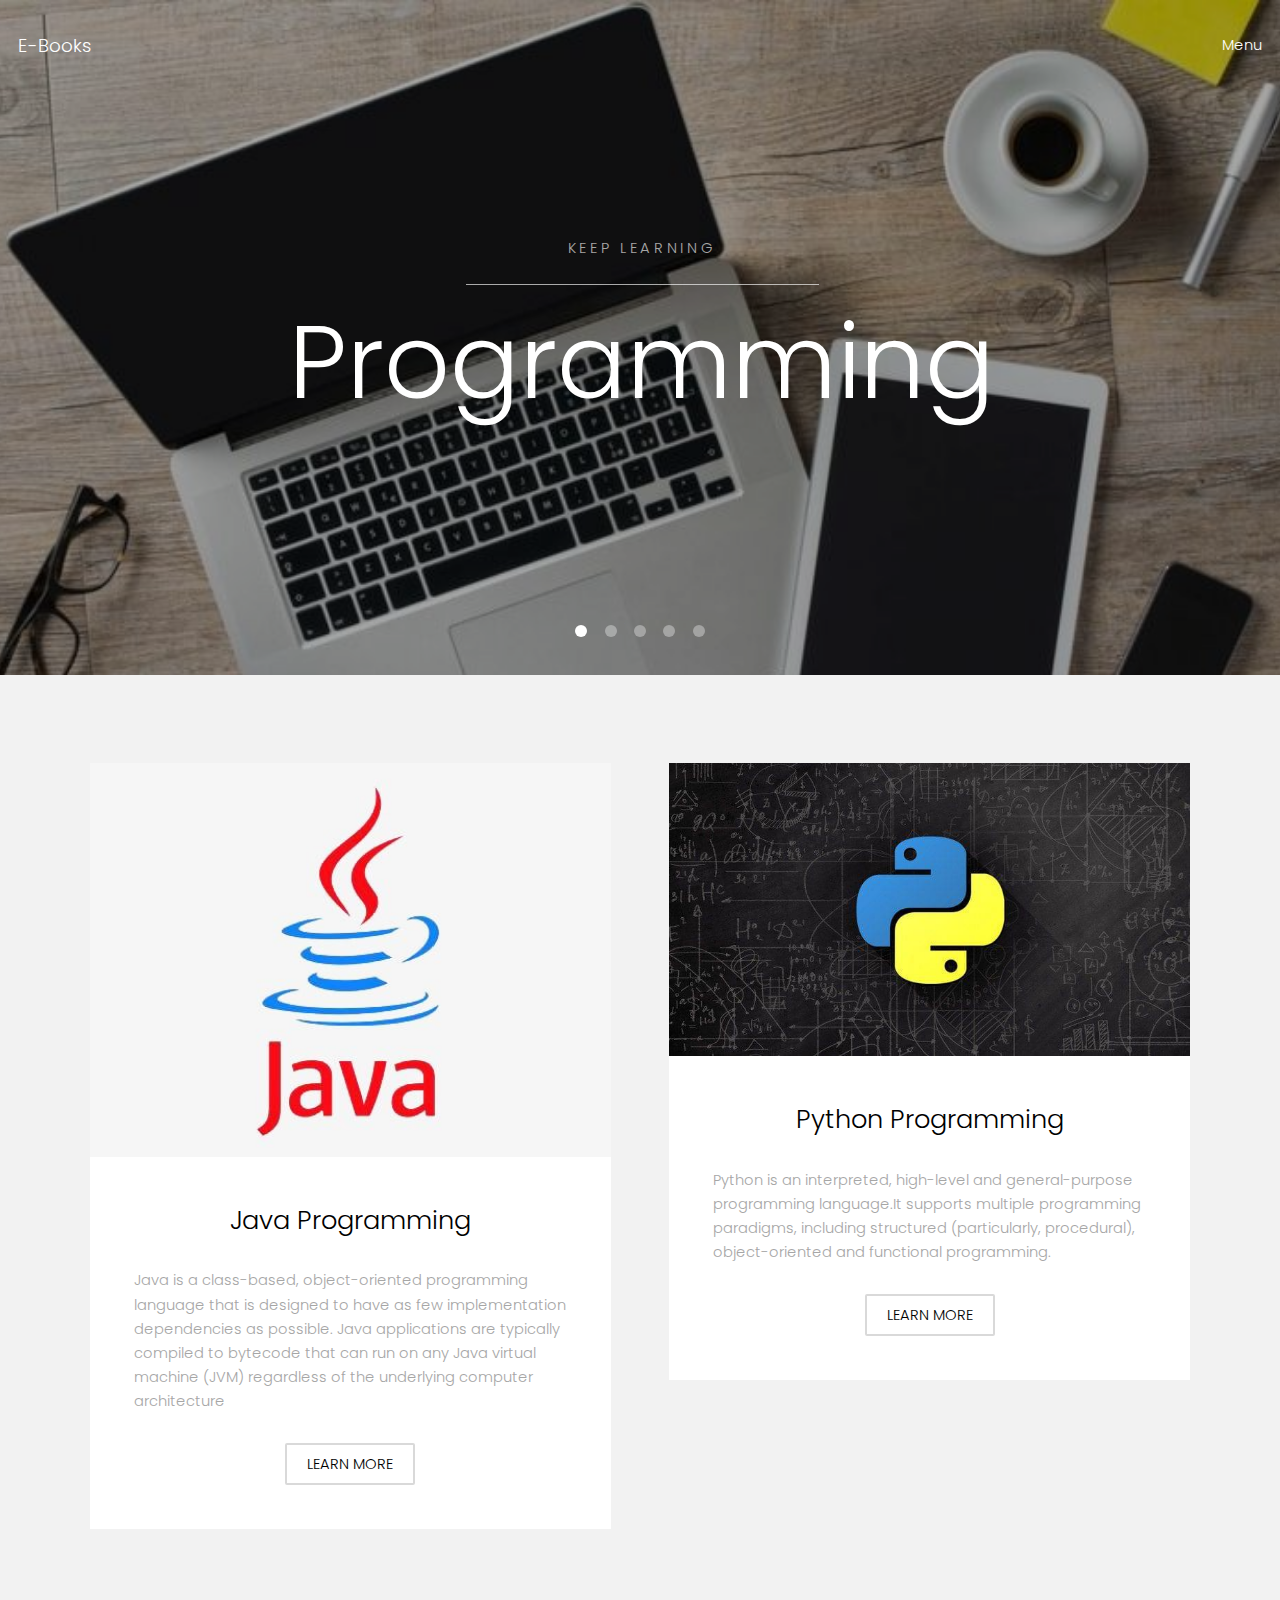
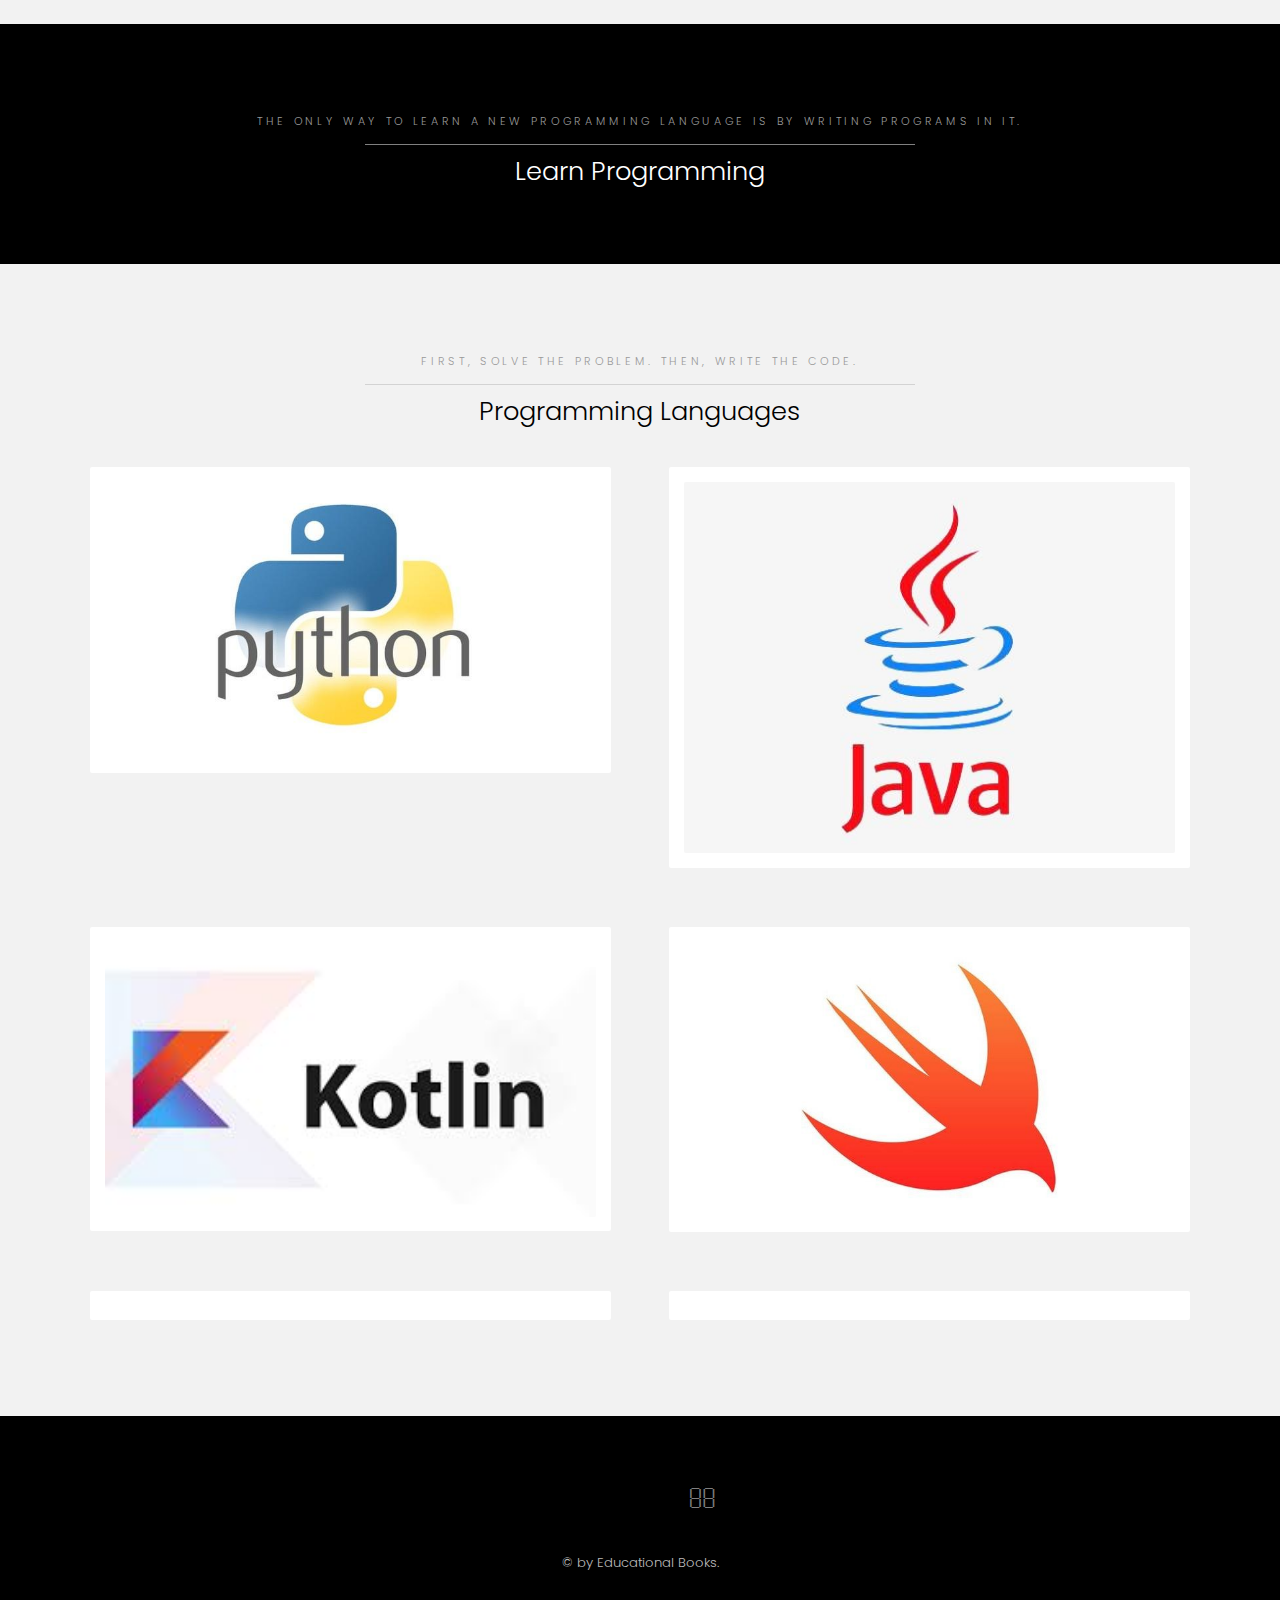
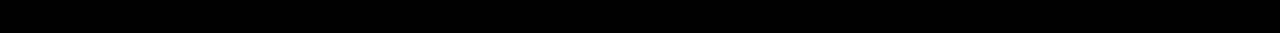
==== commit 169218e2: "Update index.html" ====
--- a/index.html
+++ b/index.html
@@ -152,6 +152,16 @@
 								<a href="swift.html"><img src="images/pic04.jpg" alt="" /></a>
 							</div>
 						</div>
+						<div>
+							<div class="image fit">
+								<a href="#"><img src="images/pic06.jpg" alt="" /></a>
+							</div>
+						</div>
+						<div>
+							<div class="image fit">
+								<a href="#"><img src="images/pic07.jpg" alt="" /></a>
+							</div>
+						</div>
 					</div>
 				</div>
 			</section>
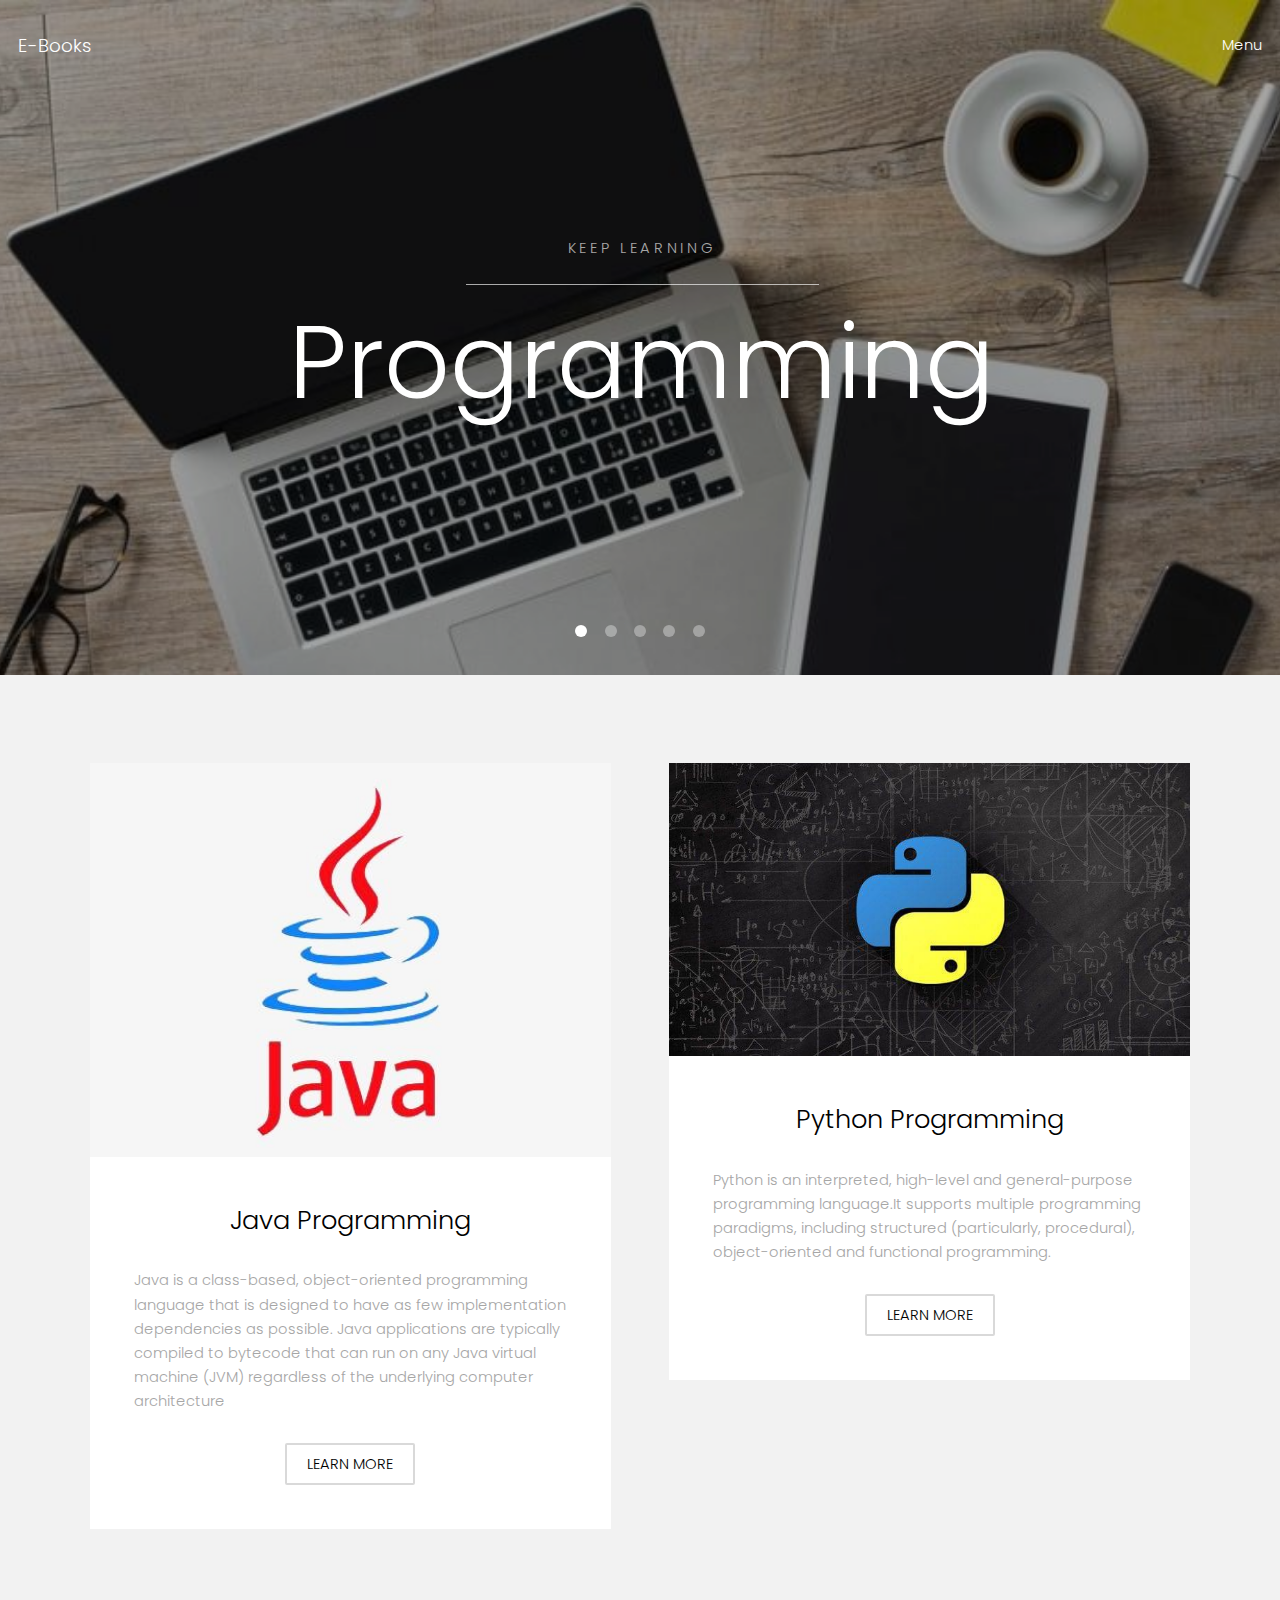
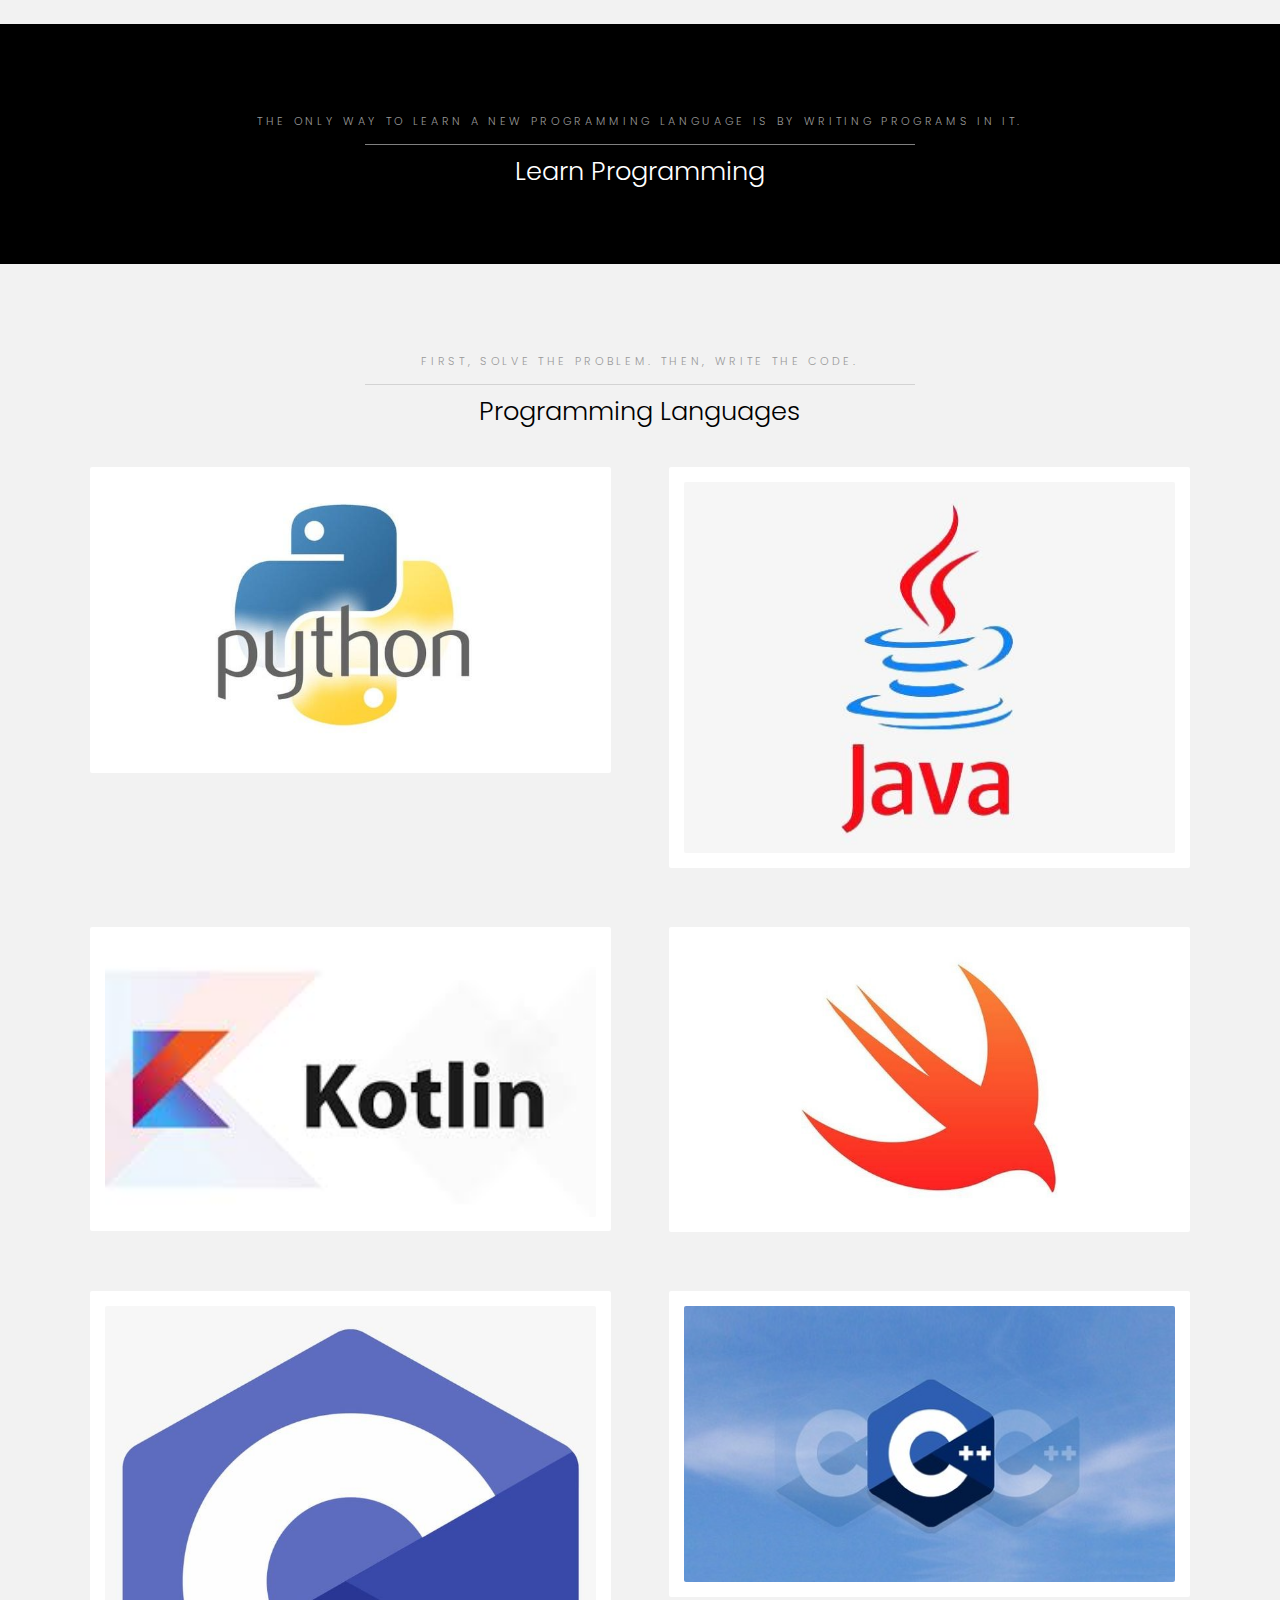
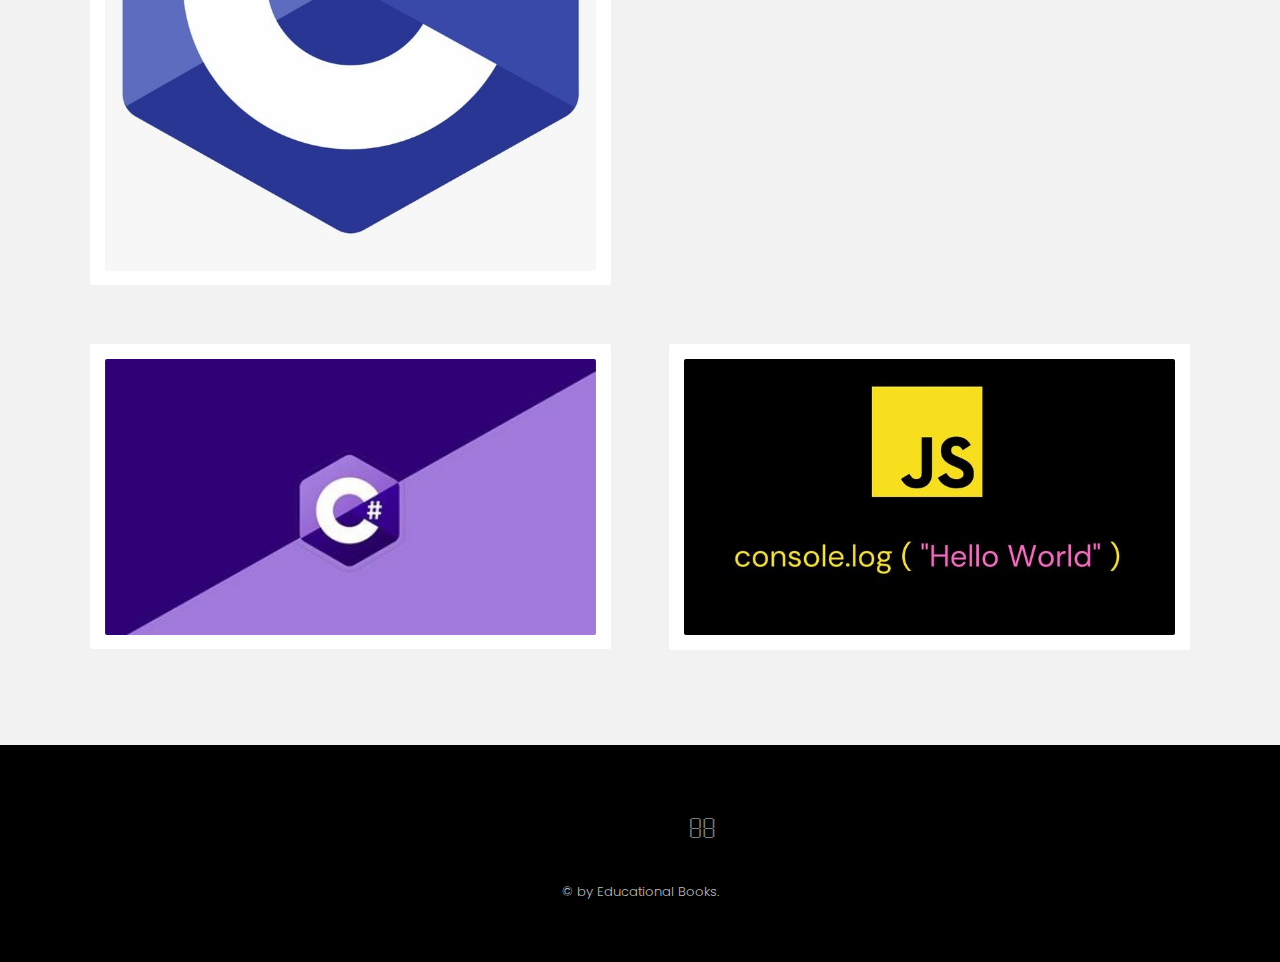
==== commit af8960c2: "Update index.html" ====
--- a/index.html
+++ b/index.html
@@ -154,12 +154,22 @@
 						</div>
 						<div>
 							<div class="image fit">
-								<a href="#"><img src="images/pic06.jpg" alt="" /></a>
-							</div>
-						</div>
-						<div>
-							<div class="image fit">
-								<a href="#"><img src="images/pic07.jpg" alt="" /></a>
+								<a href="clang.html"><img src="images/pic06.jpg" alt="" /></a>
+							</div>
+						</div>
+						<div>
+							<div class="image fit">
+								<a href="c++.html"><img src="images/pic07.jpg" alt="" /></a>
+							</div>
+						</div>
+						<div>
+							<div class="image fit">
+								<a href="#"><img src="images/pic08.jpg" alt="" /></a>
+							</div>
+						</div>
+						<div>
+							<div class="image fit">
+								<a href="#"><img src="images/pic09.jpg" alt="" /></a>
 							</div>
 						</div>
 					</div>
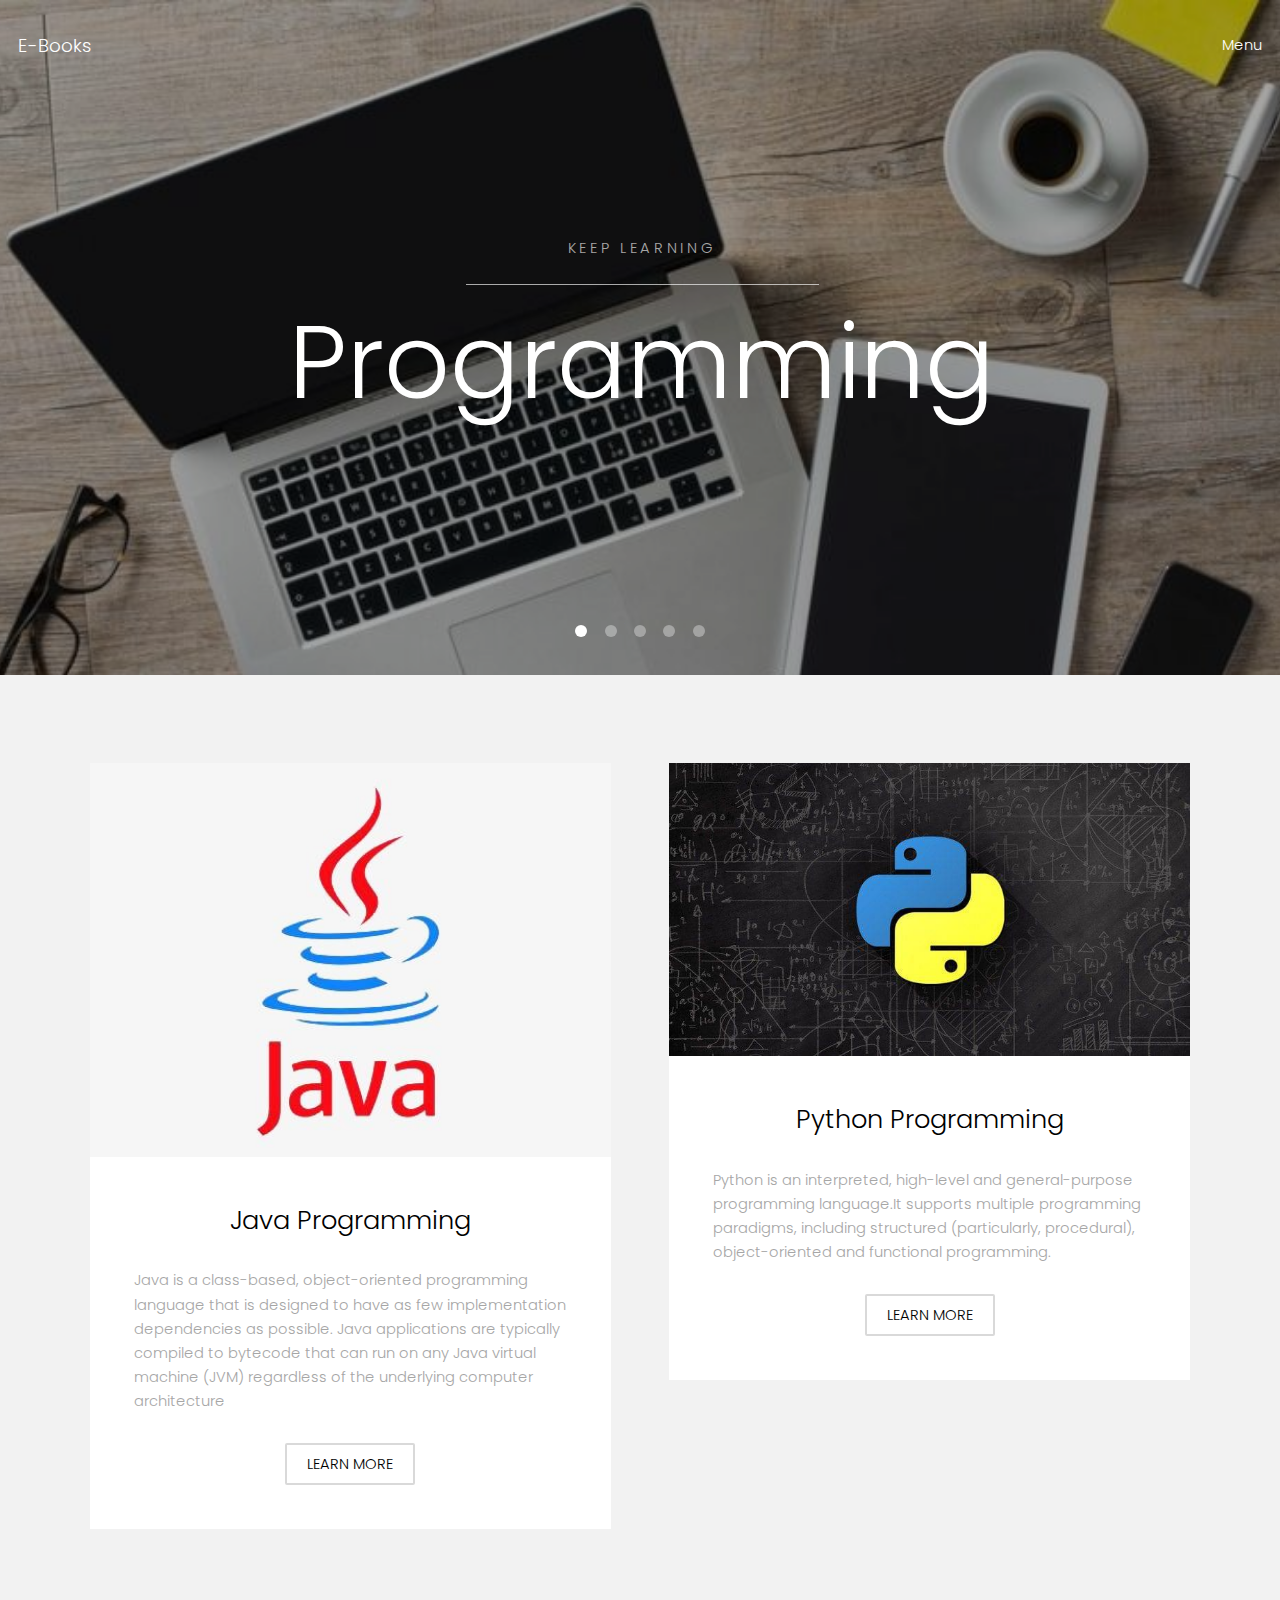
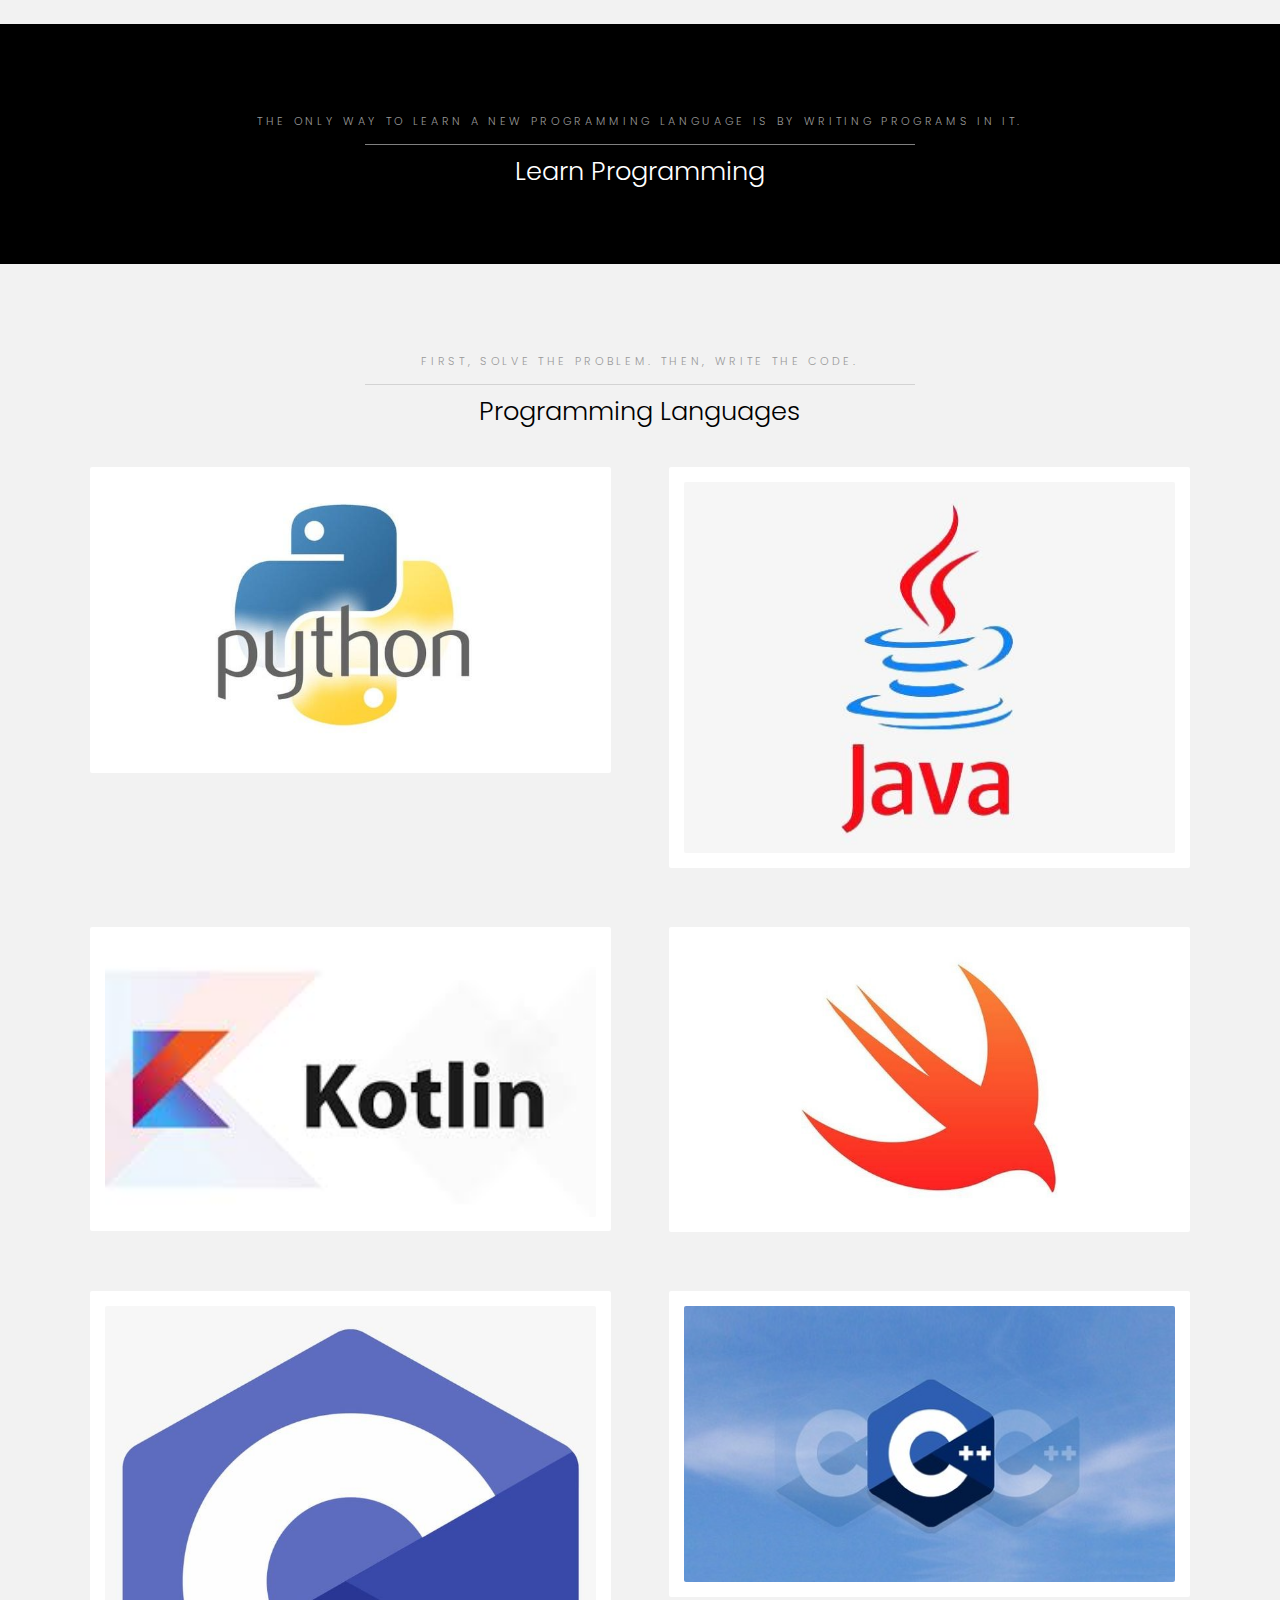
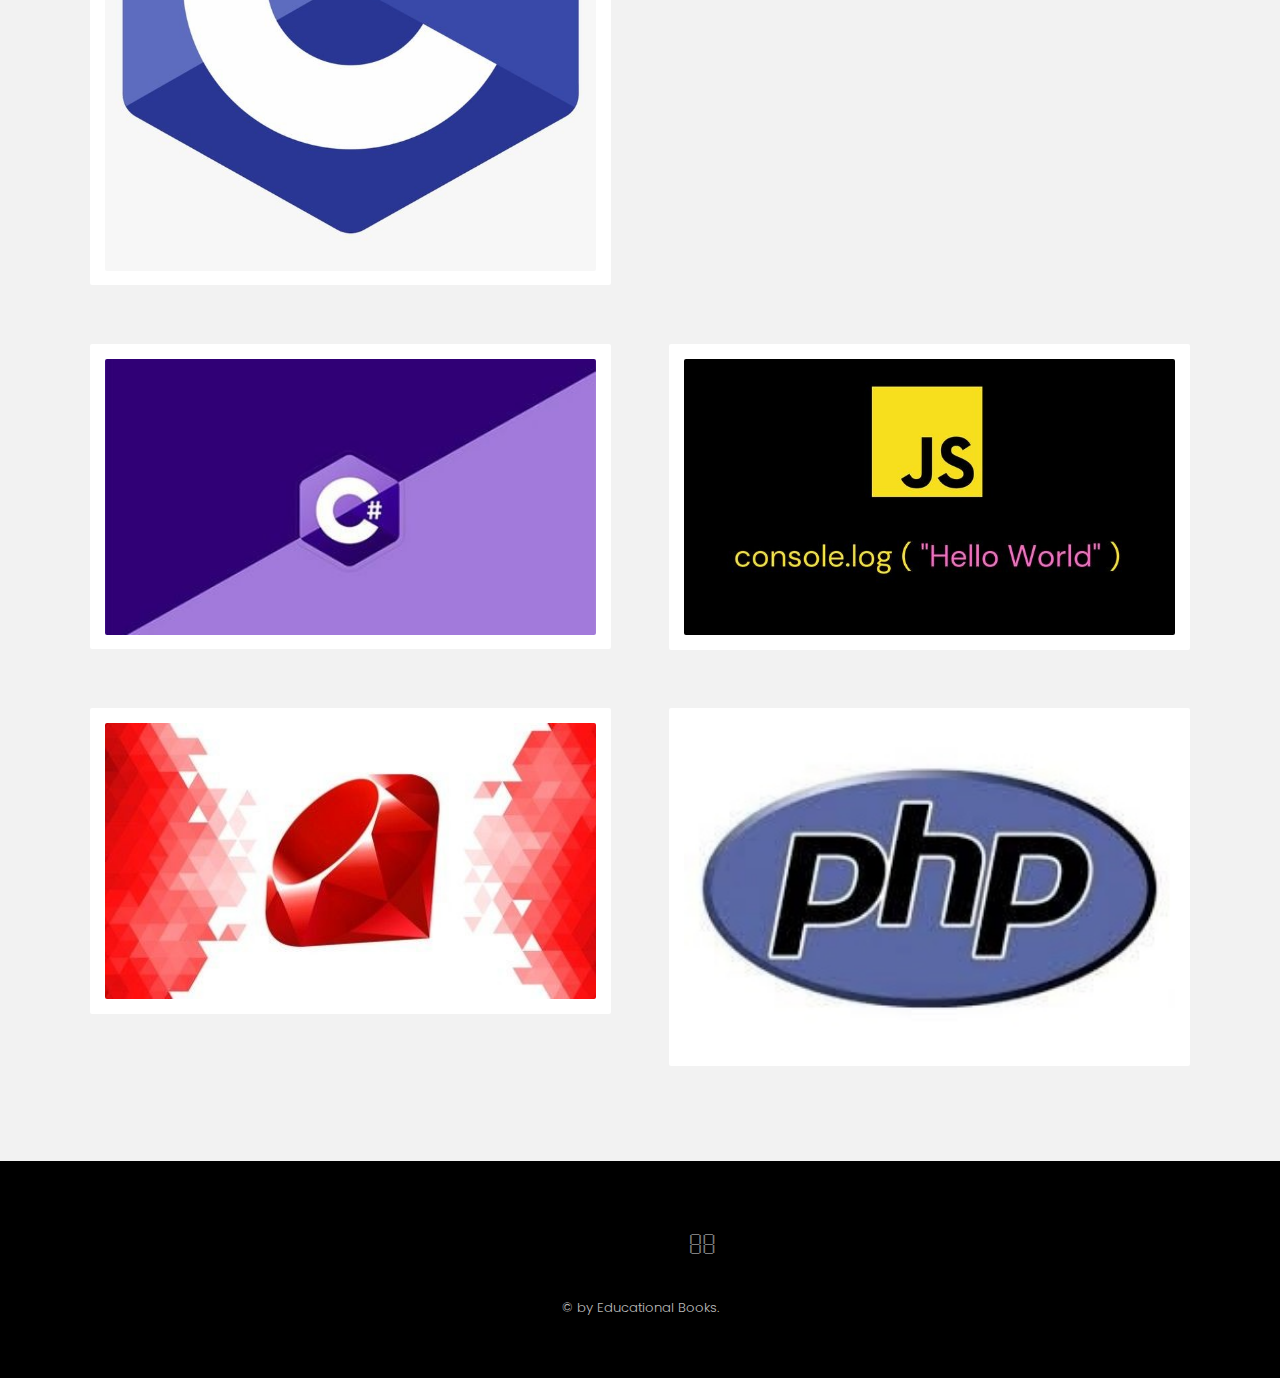
==== commit ef3fc914: "Programming" ====
--- a/index.html
+++ b/index.html
@@ -18,6 +18,20 @@
 			<nav id="menu">
 				<ul class="links">
 					<li><a href="index.html">Home</a></li>
+					<li><a href="#" class="dropbtn">Languages</a></li>
+						<ul>
+							<li><a href="Java.html">Java</a></li>
+							<li><a href="python.html">Python</a></li>
+							<li><a href="kotlin.html">Kotlin</a></li>
+							<li><a href="swift.html">Swift</a></li>
+							<li><a href="clang.html">C Language</a></li>
+							<li><a href="c++.html">C++</a></li>
+							<li><a href="Csharp.html">C#</a></li>
+							<li><a href="js.html">JavaScript</a></li>
+							<li><a href="ruby.html">Ruby</a></li>
+							<li><a href="php.html">PHP</a></li>
+							
+						</ul>
 					<li><a href="about.html">About</a></li>
 				</ul>
 			</nav>
@@ -164,12 +178,22 @@
 						</div>
 						<div>
 							<div class="image fit">
-								<a href="#"><img src="images/pic08.jpg" alt="" /></a>
-							</div>
-						</div>
-						<div>
-							<div class="image fit">
-								<a href="#"><img src="images/pic09.jpg" alt="" /></a>
+								<a href="csharp.html"><img src="images/pic08.jpg" alt="" /></a>
+							</div>
+						</div>
+						<div>
+							<div class="image fit">
+								<a href="js.html"><img src="images/pic09.jpg" alt="" /></a>
+							</div>
+						</div>
+                                                <div>
+							<div class="image fit">
+								<a href="ruby.html"><img src="images/pic10.jpg" alt="" /></a>
+							</div>
+						</div>
+                                                <div>
+							<div class="image fit">
+								<a href="php.html"><img src="images/pic11.jpg" alt="" /></a>
 							</div>
 						</div>
 					</div>
--- a/assets/css/main.css
+++ b/assets/css/main.css
@@ -1,12 +1,6 @@
 @charset "UTF-8";
 @import url(font-awesome.min.css);
 @import url("https://fonts.googleapis.com/css?family=Poppins:300,400,500,600,700");
-
-/*
-	Hielo by TEMPLATED
-	templated.co @templatedco
-	Released for free under the Creative Commons Attribution 3.0 license (templated.co/license)
-*/
 
 /* Reset */
 
@@ -4309,4 +4303,4 @@
 				padding: 3rem 0 1rem 0 ;
 			}
 
-		}+		}
